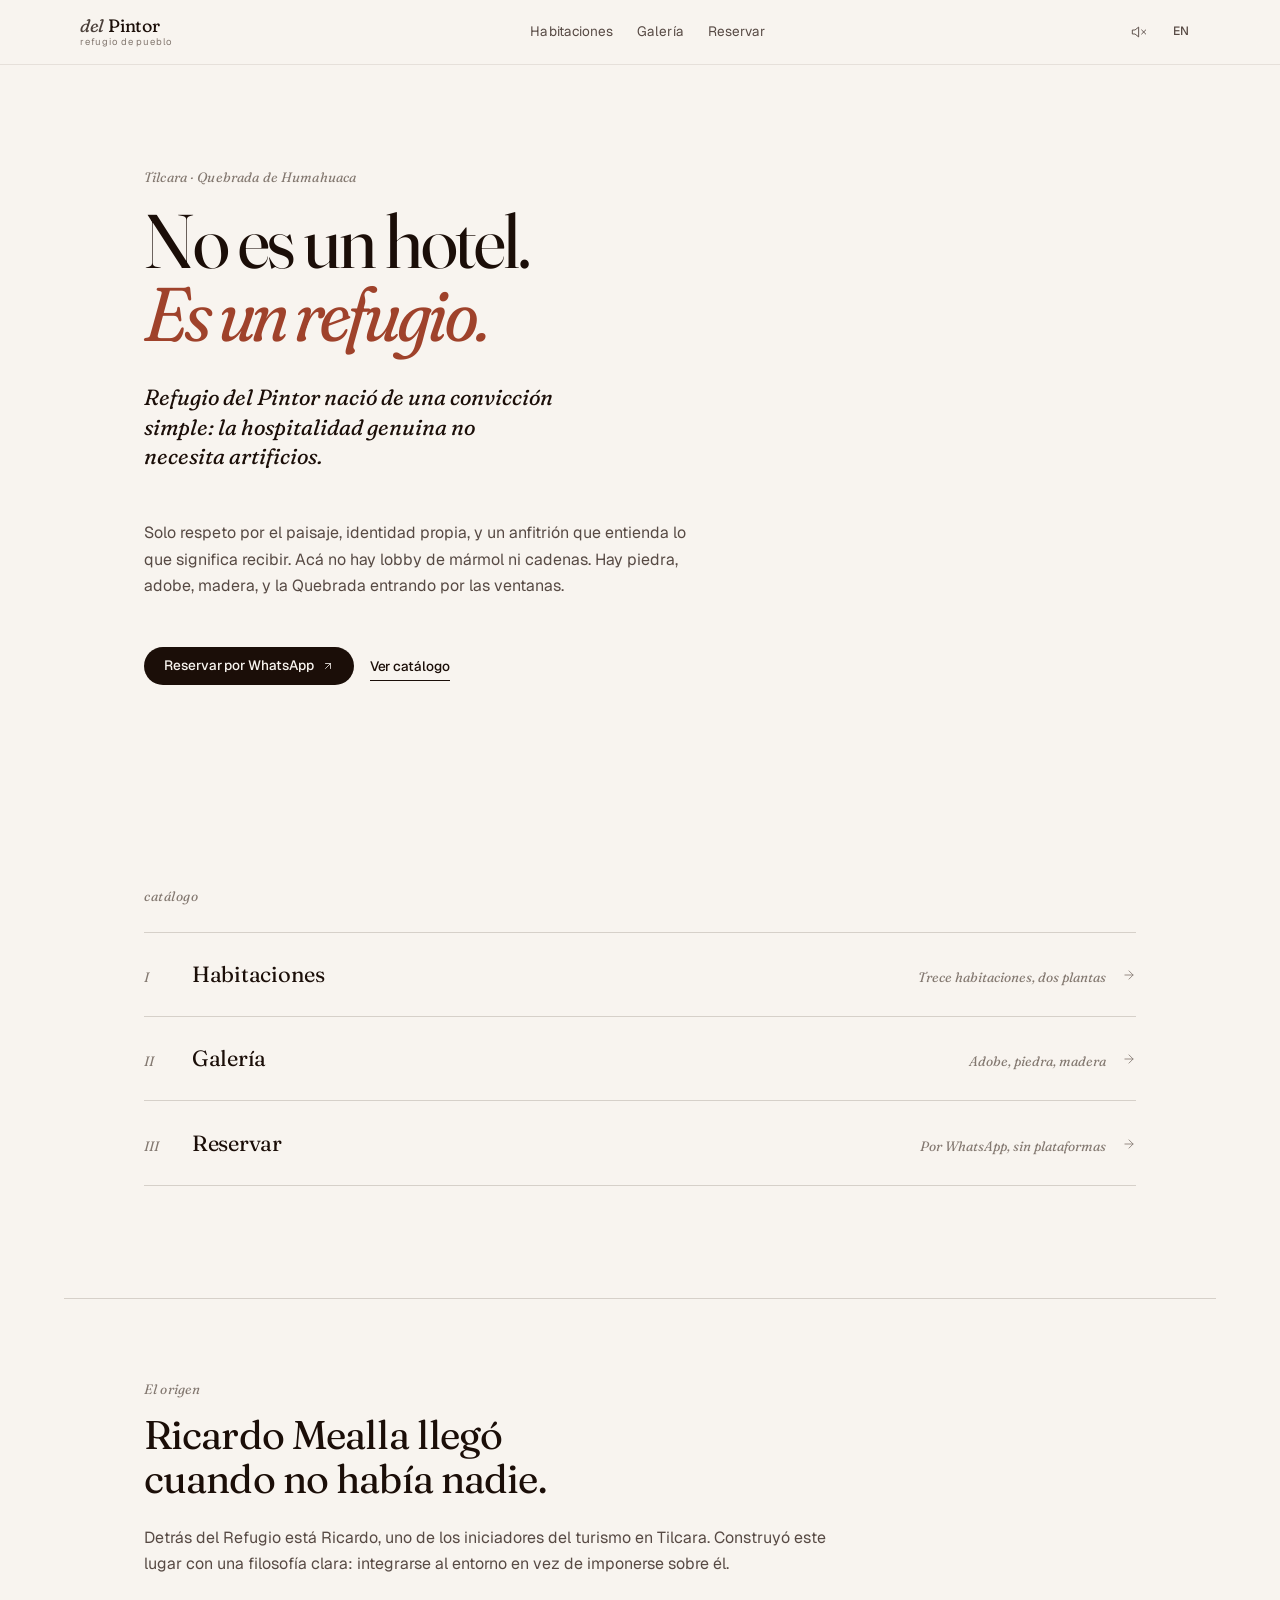
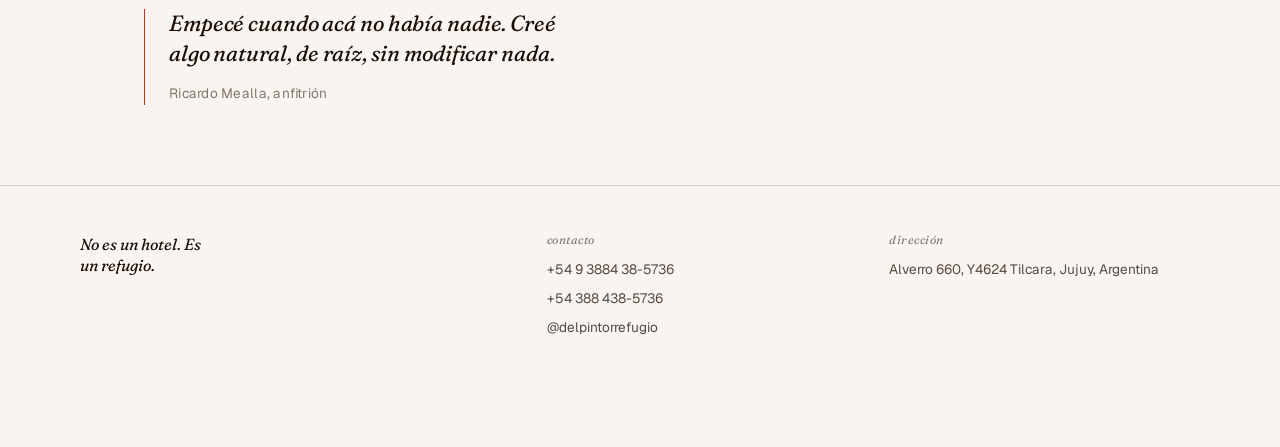
==== v3/index.html @ f2e0195c "Refugio del Pintor — 3 versiones de landing para cliente V1 Editorial (light), V2 Inmersiva (dark, s" ====
<!DOCTYPE html>
<html lang="es-AR" data-lang="es">
<head>
  <meta charset="UTF-8">
  <meta name="viewport" content="width=device-width, initial-scale=1.0, viewport-fit=cover">
  <meta name="theme-color" content="#F7F3EA">
  <title data-i18n="meta.title">Refugio del Pintor · Hospedaje en Tilcara, Quebrada de Humahuaca</title>
  <meta name="description" data-i18n-content="meta.description" content="No es un hotel. Es un refugio.">
  <link rel="preconnect" href="https://fonts.googleapis.com">
  <link rel="preconnect" href="https://fonts.gstatic.com" crossorigin>
  <link href="https://fonts.googleapis.com/css2?family=Fraunces:ital,opsz,wght,SOFT@0,9..144,200..900,0..100;1,9..144,200..900,0..100&family=Geist:wght@300..700&display=swap" rel="stylesheet">
  <link rel="stylesheet" href="styles.css">
</head>
<body data-page="home">

<a class="skip-link" href="#main">Saltar al contenido</a>

<header class="site-header">
  <div class="site-header__inner">
    <a class="brand" href="index.html" aria-label="Refugio del Pintor">
      <span class="brand__mark"><em>del</em> Pintor</span>
      <span class="brand__sub" data-i18n="header.brandSubline">Refugio de Pueblo</span>
    </a>
    <nav class="nav" aria-label="Principal">
      <a href="habitaciones.html" data-nav="rooms" data-i18n="nav.rooms">Habitaciones</a>
      <a href="galeria.html" data-nav="gallery" data-i18n="nav.gallery">Galería</a>
      <a href="reservar.html" data-nav="booking" data-i18n="nav.book">Reservar</a>
    </nav>
    <div class="header-actions">
      <button class="icon-button" id="sound-toggle" type="button" aria-pressed="false" data-i18n-aria-label="header.soundOnAria" aria-label="Activar sonido ambiente">
        <svg class="icon icon--sound-off" width="16" height="16" viewBox="0 0 24 24" fill="none" stroke="currentColor" stroke-width="1.4" stroke-linecap="round" stroke-linejoin="round" aria-hidden="true">
          <path d="M11 5 6 9H2v6h4l5 4z"/>
          <line x1="22" y1="9" x2="16" y2="15"/>
          <line x1="16" y1="9" x2="22" y2="15"/>
        </svg>
        <svg class="icon icon--sound-on" width="16" height="16" viewBox="0 0 24 24" fill="none" stroke="currentColor" stroke-width="1.4" stroke-linecap="round" stroke-linejoin="round" aria-hidden="true">
          <path d="M11 5 6 9H2v6h4l5 4z"/>
          <path d="M15.54 8.46a5 5 0 0 1 0 7.07"/>
          <path d="M19.07 4.93a10 10 0 0 1 0 14.14"/>
        </svg>
      </button>
      <button class="icon-button lang-toggle" id="lang-toggle" type="button" data-i18n-aria-label="header.langSwitchAria" aria-label="Cambiar idioma">
        <span data-i18n="header.langSwitch">EN</span>
      </button>
    </div>
  </div>
</header>

<main class="main" id="main">

  <section class="home-hero" aria-labelledby="hero-title">
    <p class="home-hero__eyebrow" data-i18n="hero.eyebrow">Tilcara · Quebrada de Humahuaca</p>
    <h1 class="home-hero__title" id="hero-title">
      <span data-i18n="hero.tagline">No es un hotel.</span>
      <em data-i18n="hero.taglineEm">Es un refugio.</em>
    </h1>
    <p class="home-hero__subtitle" data-i18n="essence.lead">Refugio del Pintor nació de una convicción simple: la hospitalidad genuina no necesita artificios.</p>
    <p class="home-hero__body" data-i18n="essence.body">Solo respeto por el paisaje, identidad propia, y un anfitrión que entienda lo que significa recibir.</p>
    <div class="home-hero__actions">
      <a class="cta" id="hero-cta" href="#">
        <span data-i18n="hero.ctaPrimary">Reservar por WhatsApp</span>
        <span class="cta__icon" aria-hidden="true">
          <svg width="12" height="12" viewBox="0 0 24 24" fill="none" stroke="currentColor" stroke-width="1.6" stroke-linecap="round" stroke-linejoin="round"><path d="M7 17 17 7"/><path d="M7 7h10v10"/></svg>
        </span>
      </a>
      <a class="cta cta--ghost" href="#catalog">
        <span><span class="when-es">Ver catálogo</span><span class="when-en">See catalog</span></span>
      </a>
    </div>
  </section>

  <section class="catalog" id="catalog" aria-labelledby="catalog-title">
    <p class="catalog__title" id="catalog-title">
      <span class="when-es">Catálogo</span><span class="when-en">Catalog</span>
    </p>
    <ol class="catalog__list">
      <li>
        <a class="catalog__item" href="habitaciones.html" data-reveal data-stagger="1">
          <span class="catalog__item-num">I</span>
          <span class="catalog__item-name" data-i18n="nav.rooms">Habitaciones</span>
          <span class="catalog__item-meta">
            <span class="when-es">Trece habitaciones, dos plantas</span>
            <span class="when-en">Thirteen rooms, two floors</span>
          </span>
          <span class="catalog__item-arrow" aria-hidden="true">
            <svg width="14" height="14" viewBox="0 0 24 24" fill="none" stroke="currentColor" stroke-width="1.4" stroke-linecap="round" stroke-linejoin="round"><path d="M5 12h14"/><path d="m12 5 7 7-7 7"/></svg>
          </span>
        </a>
      </li>
      <li>
        <a class="catalog__item" href="galeria.html" data-reveal data-stagger="2">
          <span class="catalog__item-num">II</span>
          <span class="catalog__item-name" data-i18n="nav.gallery">Galería</span>
          <span class="catalog__item-meta">
            <span class="when-es">Adobe, piedra, madera</span>
            <span class="when-en">Adobe, stone, timber</span>
          </span>
          <span class="catalog__item-arrow" aria-hidden="true">
            <svg width="14" height="14" viewBox="0 0 24 24" fill="none" stroke="currentColor" stroke-width="1.4" stroke-linecap="round" stroke-linejoin="round"><path d="M5 12h14"/><path d="m12 5 7 7-7 7"/></svg>
          </span>
        </a>
      </li>
      <li>
        <a class="catalog__item" href="reservar.html" data-reveal data-stagger="3">
          <span class="catalog__item-num">III</span>
          <span class="catalog__item-name" data-i18n="nav.book">Reservar</span>
          <span class="catalog__item-meta">
            <span class="when-es">Por WhatsApp, sin plataformas</span>
            <span class="when-en">Via WhatsApp, no platforms</span>
          </span>
          <span class="catalog__item-arrow" aria-hidden="true">
            <svg width="14" height="14" viewBox="0 0 24 24" fill="none" stroke="currentColor" stroke-width="1.4" stroke-linecap="round" stroke-linejoin="round"><path d="M5 12h14"/><path d="m12 5 7 7-7 7"/></svg>
          </span>
        </a>
      </li>
    </ol>
  </section>

  <section class="narrative" id="origen" aria-labelledby="origin-h">
    <p class="narrative__kicker" data-i18n="origin.kicker">El origen</p>
    <h2 class="narrative__heading" id="origin-h" data-i18n="origin.heading">Ricardo Mealla llegó cuando no había nadie.</h2>
    <p class="narrative__body" data-i18n="origin.body1">Detrás del Refugio está Ricardo, uno de los iniciadores del turismo en Tilcara.</p>
    <blockquote class="narrative__quote">
      <p data-i18n="origin.quote">Empecé cuando acá no había nadie. Creé algo natural, de raíz, sin modificar nada.</p>
      <cite data-i18n="origin.quoteAttrib">Ricardo Mealla, anfitrión</cite>
    </blockquote>
  </section>

</main>

<footer class="site-footer">
  <div class="site-footer__inner">
    <div>
      <p class="site-footer__tagline" data-i18n="footer.tagline">No es un hotel. Es un refugio.</p>
    </div>
    <div class="site-footer__col">
      <h4 data-i18n="footer.contactHeading">Contacto</h4>
      <a id="footer-whatsapp" href="#" data-i18n="footer.whatsappDisplay">+54 9 3884 38-5736</a>
      <a href="tel:+543884385736" data-i18n="footer.phoneDisplay">+54 388 438-5736</a>
      <a href="https://instagram.com/delpintorrefugio" target="_blank" rel="noopener noreferrer" data-i18n="footer.instagramHandle">@delpintorrefugio</a>
    </div>
    <div class="site-footer__col">
      <h4 data-i18n="footer.addressLabel">Dirección</h4>
      <p data-i18n="footer.address">Alverro 660, Y4624 Tilcara, Jujuy, Argentina</p>
    </div>
  </div>
  <div class="site-footer__bottom">
    <p data-i18n="footer.copyright">© Refugio del Pintor · Tilcara, Quebrada de Humahuaca</p>
    <p class="site-footer__credit" data-i18n="footer.creditLine">Hecho con respeto por el paisaje.</p>
  </div>
</footer>

<script src="i18n.js"></script>
<script src="script.js"></script>
</body>
</html>
---- v3/styles.css ----
/* Refugio del Pintor - V3 Minimal Galeria
   Papel casi blanco, tipografia pequena y refinada,
   fotos enmarcadas como obras, aire generoso. */

/* ===== Tokens ===== */
:root {
  /* Near-white paper, very subtle warm tint (low chroma per impeccable) */
  --paper:        oklch(0.97 0.008 75);
  --paper-soft:   oklch(0.945 0.010 72);
  --paper-deep:   oklch(0.91 0.014 70);

  /* Deep warm ink */
  --ink:          oklch(0.18 0.025 45);
  --ink-soft:     oklch(0.42 0.020 50);
  --ink-muted:    oklch(0.58 0.018 55);

  /* Restrained terracotta */
  --terracotta:   oklch(0.50 0.13 35);
  --terracotta-deep: oklch(0.40 0.12 32);

  --line:         oklch(0.86 0.012 70);
  --line-soft:    oklch(0.91 0.010 70);

  --bg:           var(--paper);
  --surface:      var(--paper-soft);
  --accent:       var(--terracotta);

  --font-display: 'Fraunces', Georgia, 'Times New Roman', serif;
  --font-body:    'Geist', -apple-system, BlinkMacSystemFont, system-ui, sans-serif;

  /* Smaller, refined scale */
  --fs-xs:      0.75rem;
  --fs-sm:      0.85rem;
  --fs-base:    0.9375rem;
  --fs-md:      1rem;
  --fs-lg:      1.125rem;
  --fs-xl:      1.375rem;
  --fs-2xl:     1.75rem;
  --fs-3xl:     2.25rem;
  --fs-4xl:     clamp(2rem, 4vw, 3rem);
  --fs-display: clamp(2.5rem, 6vw, 4.75rem);

  /* Generous spacing */
  --space-1:  0.25rem;
  --space-2:  0.5rem;
  --space-3:  0.75rem;
  --space-4:  1rem;
  --space-5:  1.5rem;
  --space-6:  2rem;
  --space-7:  3rem;
  --space-8:  5rem;
  --space-9:  7rem;
  --space-10: 10rem;

  --section-y: clamp(5rem, 10vw, 9rem);
  --page-x:    clamp(1.5rem, 7vw, 5rem);

  --content-max:    72rem;
  --content-narrow: 38rem;
  --measure:        62ch;

  /* Motion - slower, restrained */
  --ease-out-strong: cubic-bezier(0.23, 1, 0.32, 1);
  --ease-out-quart:  cubic-bezier(0.25, 1, 0.5, 1);

  --t-fast:   180ms;
  --t-base:   320ms;
  --t-slow:   500ms;
  --t-reveal: 1100ms;

  --radius-sm: 0.5rem;
  --radius:    0.75rem;
  --radius-pill: 9999px;
}

/* ===== Reset ===== */
*, *::before, *::after { box-sizing: border-box; }
html {
  -webkit-text-size-adjust: 100%;
  scroll-behavior: smooth;
}
@media (prefers-reduced-motion: reduce) {
  html { scroll-behavior: auto; }
}
body {
  margin: 0;
  min-height: 100dvh;
  background: var(--bg);
  color: var(--ink);
  font-family: var(--font-body);
  font-size: var(--fs-base);
  line-height: 1.6;
  font-feature-settings: "kern", "liga", "ss01";
  -webkit-font-smoothing: antialiased;
  -moz-osx-font-smoothing: grayscale;
  text-rendering: optimizeLegibility;
  display: flex;
  flex-direction: column;
}
img, svg, video { max-width: 100%; height: auto; display: block; }
img {
  font-style: italic;
  background-color: var(--paper-deep);
}
button {
  font: inherit;
  color: inherit;
  border: 0;
  padding: 0;
  background: transparent;
  cursor: pointer;
}
a { color: inherit; text-decoration: none; }
ul, ol { list-style: none; padding: 0; margin: 0; }
:focus-visible {
  outline: 2px solid var(--terracotta);
  outline-offset: 3px;
  border-radius: 3px;
}
::selection { background: var(--terracotta); color: var(--paper); }

.skip-link {
  position: fixed;
  top: -100px;
  left: 1rem;
  background: var(--ink);
  color: var(--paper);
  padding: 0.5rem 0.875rem;
  border-radius: var(--radius-sm);
  z-index: 200;
  transition: top var(--t-base) var(--ease-out-strong);
}
.skip-link:focus-visible { top: 1rem; }

/* ===== Typography ===== */
h1, h2, h3, h4 {
  font-family: var(--font-display);
  font-weight: 400;
  letter-spacing: -0.022em;
  line-height: 1.08;
  margin: 0;
  text-wrap: balance;
  color: var(--ink);
  font-variation-settings: "opsz" 30;
}
p { margin: 0; text-wrap: pretty; color: var(--ink-soft); }
em { font-style: italic; }
strong { font-weight: 600; }

.muted {
  color: var(--ink-muted);
  font-size: var(--fs-sm);
}

/* ===== Site header (sticky, minimal) ===== */
.site-header {
  position: sticky;
  top: 0;
  z-index: 100;
  padding: var(--space-4) var(--page-x);
  background: oklch(0.97 0.008 75 / 0.85);
  backdrop-filter: blur(14px) saturate(1.05);
  -webkit-backdrop-filter: blur(14px) saturate(1.05);
  border-bottom: 1px solid var(--line-soft);
}
.site-header__inner {
  display: grid;
  grid-template-columns: auto 1fr auto;
  align-items: center;
  gap: var(--space-5);
  max-width: var(--content-max);
  margin-inline: auto;
}
.brand {
  display: flex;
  flex-direction: column;
  line-height: 1;
  gap: 0.125rem;
}
.brand__mark {
  font-family: var(--font-display);
  font-size: 1.125rem;
  letter-spacing: -0.02em;
  font-variation-settings: "opsz" 20, "SOFT" 100;
  color: var(--ink);
}
.brand__mark em {
  font-style: italic;
  margin-right: 0.05em;
  opacity: 0.78;
}
.brand__sub {
  font-size: 0.6rem;
  letter-spacing: 0.08em;
  color: var(--ink-muted);
  text-transform: lowercase;
}

.nav {
  display: flex;
  justify-content: center;
  gap: var(--space-5);
  font-size: var(--fs-sm);
}
.nav a {
  position: relative;
  color: var(--ink-soft);
  padding: 0.25rem 0;
  letter-spacing: 0.005em;
  transition: color var(--t-fast) var(--ease-out-strong);
}
.nav a.is-active { color: var(--ink); }
.nav a.is-active::after {
  content: '';
  position: absolute;
  left: 0; right: 0; bottom: -2px;
  height: 1px;
  background: var(--terracotta);
}
@media (hover: hover) and (pointer: fine) {
  .nav a:hover { color: var(--ink); }
}
@media (max-width: 600px) {
  .nav { gap: var(--space-4); font-size: var(--fs-xs); }
}

.header-actions {
  display: flex;
  align-items: center;
  gap: var(--space-2);
}
.icon-button {
  width: 32px;
  height: 32px;
  display: inline-flex;
  align-items: center;
  justify-content: center;
  border-radius: var(--radius-pill);
  color: var(--ink-soft);
  transition: background-color var(--t-fast) var(--ease-out-strong),
              color var(--t-fast) var(--ease-out-strong),
              transform var(--t-fast) var(--ease-out-strong);
}
.icon-button:active { transform: scale(0.94); }
@media (hover: hover) and (pointer: fine) {
  .icon-button:hover { background-color: oklch(0.18 0.025 45 / 0.06); color: var(--ink); }
}
.lang-toggle {
  width: auto;
  padding-inline: 0.625rem;
  font-size: var(--fs-xs);
  letter-spacing: 0.06em;
  font-weight: 500;
}
.icon { color: currentColor; }
#sound-toggle .icon--sound-on { display: none; }
#sound-toggle[aria-pressed="true"] .icon--sound-off { display: none; }
#sound-toggle[aria-pressed="true"] .icon--sound-on { display: block; }
#sound-toggle[aria-pressed="true"] { color: var(--terracotta); }

/* ===== CTAs ===== */
.cta {
  display: inline-flex;
  align-items: center;
  gap: 0.5rem;
  padding: 0.75rem 1.25rem;
  border-radius: var(--radius-pill);
  background: var(--ink);
  color: var(--paper);
  font-family: var(--font-body);
  font-size: var(--fs-sm);
  font-weight: 500;
  letter-spacing: -0.005em;
  line-height: 1;
  white-space: nowrap;
  cursor: pointer;
  transition: transform var(--t-base) var(--ease-out-strong),
              background-color var(--t-base) var(--ease-out-strong);
}
.cta:active { transform: scale(0.97); }
@media (hover: hover) and (pointer: fine) {
  .cta:hover:not(.cta--ghost) { background: oklch(0.12 0.025 45); }
}
.cta__icon {
  display: inline-flex;
  transition: transform var(--t-base) var(--ease-out-strong);
}
@media (hover: hover) and (pointer: fine) {
  .cta:hover .cta__icon { transform: translate(1px, -1px); }
}
.cta--small { padding: 0.5rem 0.95rem; font-size: var(--fs-xs); }
.cta--lg {
  padding: 1rem 1.75rem;
  font-size: var(--fs-md);
}
.cta--ghost {
  background: transparent;
  color: var(--ink);
  padding: 0.5rem 0 0.4rem;
  border-radius: 0;
  border-bottom: 1px solid currentColor;
}
.cta--ghost > span:first-child {
  border-bottom: 0;
  padding-bottom: 0;
}
.cta--ghost:hover { color: var(--terracotta); }

/* ===== Main wrap ===== */
.main {
  flex: 1;
}

/* ===== Page primitives ===== */
.page {
  padding-block: clamp(2.5rem, 6vw, 5rem) var(--section-y);
  padding-inline: var(--page-x);
}
.page__inner {
  max-width: var(--content-max);
  margin-inline: auto;
}
.page__inner--narrow {
  max-width: var(--content-narrow);
}
.page-kicker {
  font-family: var(--font-display);
  font-style: italic;
  font-size: var(--fs-sm);
  color: var(--ink-muted);
  margin-bottom: var(--space-3);
  font-variation-settings: "opsz" 14;
  letter-spacing: 0.01em;
}
.page-title {
  font-size: var(--fs-4xl);
  letter-spacing: -0.028em;
  line-height: 1;
  font-variation-settings: "opsz" 64;
  margin-bottom: var(--space-5);
  max-width: 18ch;
}
.page-lead {
  font-family: var(--font-display);
  font-style: italic;
  font-size: var(--fs-lg);
  color: var(--ink);
  max-width: 40ch;
  line-height: 1.4;
  margin-bottom: var(--space-8);
  font-variation-settings: "opsz" 24, "SOFT" 60;
}
.page-body {
  font-size: var(--fs-md);
  line-height: 1.65;
  color: var(--ink-soft);
  max-width: var(--measure);
  margin-bottom: var(--space-4);
}
.page-body:last-child { margin-bottom: 0; }

/* ===== Home hero ===== */
.home-hero {
  padding-block: clamp(3.5rem, 8vw, 7rem) clamp(3rem, 7vw, 6rem);
  padding-inline: var(--page-x);
  max-width: var(--content-max);
  margin-inline: auto;
}
.home-hero__eyebrow {
  font-family: var(--font-display);
  font-style: italic;
  font-size: var(--fs-sm);
  color: var(--ink-muted);
  margin-bottom: var(--space-4);
  letter-spacing: 0.01em;
  font-variation-settings: "opsz" 14;
}
.home-hero__title {
  font-size: var(--fs-display);
  letter-spacing: -0.032em;
  line-height: 0.96;
  font-variation-settings: "opsz" 144;
  margin-bottom: var(--space-6);
  max-width: 14ch;
  font-weight: 400;
}
.home-hero__title em {
  font-style: italic;
  color: var(--terracotta);
  font-variation-settings: "opsz" 144, "SOFT" 70;
}
.home-hero__subtitle {
  font-family: var(--font-display);
  font-style: italic;
  font-size: var(--fs-xl);
  color: var(--ink);
  max-width: 32ch;
  line-height: 1.35;
  margin-bottom: var(--space-7);
  font-variation-settings: "opsz" 28, "SOFT" 60;
}
.home-hero__body {
  font-size: var(--fs-md);
  color: var(--ink-soft);
  max-width: 52ch;
  line-height: 1.65;
  margin-bottom: var(--space-7);
}
.home-hero__actions {
  display: flex;
  flex-wrap: wrap;
  gap: var(--space-4);
  align-items: center;
}

/* ===== Page catalog menu (home) ===== */
.catalog {
  padding-block: var(--space-9);
  padding-inline: var(--page-x);
  max-width: var(--content-max);
  margin-inline: auto;
}
.catalog__title {
  font-family: var(--font-display);
  font-style: italic;
  font-size: var(--fs-sm);
  color: var(--ink-muted);
  margin-bottom: var(--space-5);
  letter-spacing: 0.04em;
  text-transform: lowercase;
  font-variation-settings: "opsz" 14;
}
.catalog__list {
  border-top: 1px solid var(--line);
}
.catalog__item {
  display: grid;
  grid-template-columns: auto 1fr auto;
  align-items: baseline;
  gap: var(--space-4);
  padding: var(--space-5) 0;
  border-bottom: 1px solid var(--line);
  transition: transform 440ms var(--ease-out-strong),
              color 440ms var(--ease-out-strong);
  will-change: transform;
}
@media (hover: hover) and (pointer: fine) {
  .catalog__item:hover { transform: translateX(var(--space-3)); }
  .catalog__item:hover .catalog__item-arrow { transform: translateX(4px); color: var(--terracotta); }
  .catalog__item:hover .catalog__item-name { color: var(--terracotta); }
}
.catalog__item-num {
  font-family: var(--font-display);
  font-style: italic;
  font-size: var(--fs-sm);
  color: var(--ink-muted);
  font-variation-settings: "opsz" 14;
  min-width: 2rem;
}
.catalog__item-name {
  font-family: var(--font-display);
  font-size: var(--fs-xl);
  color: var(--ink);
  font-variation-settings: "opsz" 24;
  letter-spacing: -0.012em;
  transition: color var(--t-base) var(--ease-out-strong);
}
.catalog__item-meta {
  font-family: var(--font-display);
  font-style: italic;
  font-size: var(--fs-sm);
  color: var(--ink-muted);
  text-align: right;
  font-variation-settings: "opsz" 14;
}
.catalog__item-arrow {
  display: none;
}
@media (min-width: 640px) {
  .catalog__item { grid-template-columns: auto 1fr auto auto; }
  .catalog__item-arrow {
    display: inline-flex;
    color: var(--ink-muted);
    transition: transform var(--t-base) var(--ease-out-strong),
                color var(--t-base) var(--ease-out-strong);
  }
}

/* ===== Inline narrative blocks (home essence + Ricardo) ===== */
.narrative {
  padding-block: var(--space-8);
  padding-inline: var(--page-x);
  max-width: var(--content-max);
  margin-inline: auto;
  border-top: 1px solid var(--line);
}
.narrative__kicker {
  font-family: var(--font-display);
  font-style: italic;
  font-size: var(--fs-sm);
  color: var(--ink-muted);
  margin-bottom: var(--space-3);
  letter-spacing: 0.01em;
  font-variation-settings: "opsz" 14;
}
.narrative__heading {
  font-size: clamp(1.75rem, 3.5vw, 2.5rem);
  letter-spacing: -0.022em;
  line-height: 1.1;
  margin-bottom: var(--space-5);
  max-width: 22ch;
  font-variation-settings: "opsz" 36;
}
.narrative__body {
  font-size: var(--fs-md);
  line-height: 1.65;
  color: var(--ink-soft);
  max-width: var(--measure);
  margin-bottom: var(--space-4);
}
.narrative__quote {
  margin: var(--space-6) 0 0;
  padding: 0 0 0 var(--space-5);
  border-left: 1px solid var(--terracotta);
  max-width: 44ch;
}
.narrative__quote p {
  font-family: var(--font-display);
  font-style: italic;
  font-size: var(--fs-xl);
  line-height: 1.35;
  color: var(--ink);
  letter-spacing: -0.005em;
  font-variation-settings: "opsz" 28, "SOFT" 60;
  margin-bottom: var(--space-3);
}
.narrative__quote cite {
  font-style: normal;
  font-size: var(--fs-sm);
  color: var(--ink-muted);
  letter-spacing: 0.02em;
}

/* ===== Rooms (habitaciones) ===== */
.rooms {
  display: grid;
  grid-template-columns: 1fr;
  gap: var(--space-9);
  margin-top: var(--space-4);
}
.room {
  display: grid;
  grid-template-columns: 1fr;
  gap: var(--space-5);
  align-items: start;
}
.room__figure {
  margin: 0;
  background: var(--paper-soft);
  padding: 0.625rem;
  border: 1px solid var(--line-soft);
  border-radius: var(--radius);
}
.room__figure img {
  width: 100%;
  aspect-ratio: 4/3;
  object-fit: cover;
  border-radius: calc(var(--radius) - 0.375rem);
}
.room__copy { padding-top: var(--space-2); }
.room__count {
  font-family: var(--font-display);
  font-style: italic;
  color: var(--terracotta);
  font-size: var(--fs-sm);
  margin-bottom: var(--space-2);
  font-variation-settings: "opsz" 14;
}
.room__name {
  font-family: var(--font-display);
  font-size: var(--fs-2xl);
  color: var(--ink);
  margin-bottom: var(--space-2);
  letter-spacing: -0.022em;
  font-variation-settings: "opsz" 28;
}
.room__capacity {
  font-family: var(--font-display);
  font-style: italic;
  color: var(--ink-muted);
  margin-bottom: var(--space-4);
  font-size: var(--fs-sm);
}
.room__body {
  font-size: var(--fs-md);
  color: var(--ink-soft);
  line-height: 1.6;
  max-width: 50ch;
}
@media (min-width: 760px) {
  .room {
    grid-template-columns: 5fr 4fr;
    align-items: center;
    gap: var(--space-7);
  }
  .room--alt .room__figure { order: 2; }
  .room--alt .room__copy { order: 1; }
  .room--triple .room__figure img { aspect-ratio: 3/4; }
}

.floors {
  margin-top: var(--space-9);
  padding-top: var(--space-7);
  border-top: 1px solid var(--line);
}
.floors__heading {
  font-family: var(--font-display);
  font-style: italic;
  font-size: var(--fs-lg);
  margin-bottom: var(--space-5);
  color: var(--ink);
  font-variation-settings: "opsz" 24;
}
.floors__grid {
  display: grid;
  grid-template-columns: 1fr;
  gap: var(--space-6);
}
@media (min-width: 720px) {
  .floors__grid { grid-template-columns: 1fr 1fr; gap: var(--space-7); }
}
.floors__label {
  font-family: var(--font-display);
  font-size: var(--fs-lg);
  margin-bottom: var(--space-2);
  color: var(--ink);
  letter-spacing: -0.01em;
  font-variation-settings: "opsz" 20;
}
.floors__body {
  font-size: var(--fs-md);
  color: var(--ink-soft);
  line-height: 1.55;
  max-width: 30ch;
}

/* ===== Services + Breakfast ===== */
.services {
  margin-top: var(--space-9);
  padding-top: var(--space-7);
  border-top: 1px solid var(--line);
}
.services__heading {
  font-family: var(--font-display);
  font-style: italic;
  font-size: var(--fs-lg);
  margin-bottom: var(--space-5);
  color: var(--ink);
  font-variation-settings: "opsz" 24;
}
.services__list {
  display: grid;
  grid-template-columns: 1fr;
}
.services__item {
  display: grid;
  grid-template-columns: 24px 1fr;
  gap: var(--space-3);
  padding-block: var(--space-3);
  border-top: 1px solid var(--line);
  align-items: start;
}
.services__item:last-child { border-bottom: 1px solid var(--line); }
.services__icon {
  color: var(--terracotta);
  display: inline-flex;
  align-items: center;
  justify-content: flex-start;
  margin-top: 0.0625rem;
}
.services__icon svg { width: 18px; height: 18px; display: block; }
.services__text {
  display: flex;
  justify-content: space-between;
  align-items: baseline;
  gap: var(--space-4);
}
.services__item h4 {
  font-family: var(--font-display);
  font-size: var(--fs-md);
  font-weight: 400;
  color: var(--ink);
  font-variation-settings: "opsz" 18;
  letter-spacing: -0.005em;
  flex-shrink: 0;
}
.services__item p {
  font-size: var(--fs-sm);
  color: var(--ink-muted);
  text-align: right;
  line-height: 1.5;
  white-space: nowrap;
}
@media (max-width: 640px) {
  .services__text { flex-direction: column; align-items: flex-start; gap: 0.25rem; }
  .services__item p { text-align: left; max-width: none; }
}
.services__item--highlight {
  border-top: 2px solid var(--terracotta);
  padding-top: calc(var(--space-3) - 1px);
}

/* ===== Gallery (galeria page - framed photos as art prints) ===== */
.gallery {
  display: grid;
  grid-template-columns: 1fr;
  gap: var(--space-8);
}
.gallery-figure { margin: 0; break-inside: avoid; }
.gallery-figure__frame {
  background: var(--paper-soft);
  padding: 0.625rem;
  border: 1px solid var(--line-soft);
  border-radius: var(--radius);
  margin-bottom: var(--space-3);
  transition: transform var(--t-base) var(--ease-out-strong);
}
.gallery-figure__frame img {
  width: 100%;
  display: block;
  border-radius: calc(var(--radius) - 0.375rem);
}
@media (hover: hover) and (pointer: fine) {
  .gallery-figure:hover .gallery-figure__frame { transform: translateY(-3px); }
}
.gallery-figure__caption {
  display: flex;
  justify-content: space-between;
  align-items: baseline;
  gap: var(--space-3);
  font-size: var(--fs-xs);
  color: var(--ink-muted);
  padding-inline: 0.25rem;
}
.gallery-figure__caption-title {
  font-family: var(--font-display);
  font-style: italic;
  color: var(--ink-soft);
  font-variation-settings: "opsz" 14;
  letter-spacing: 0.005em;
}
.gallery-figure__caption-tag {
  font-family: var(--font-display);
  font-style: italic;
  color: var(--ink-muted);
  font-variation-settings: "opsz" 14;
}
@media (min-width: 720px) {
  .gallery {
    grid-template-columns: 1fr 1fr;
    gap: var(--space-7) var(--space-6);
  }
  .gallery-figure--wide { grid-column: span 2; }
}
@media (min-width: 1080px) {
  .gallery {
    grid-template-columns: repeat(3, 1fr);
  }
  .gallery-figure--wide { grid-column: span 2; }
}

/* ===== Tilcara + Nearby (reservar) ===== */
.tilcara {
  margin-bottom: var(--space-9);
}
.tilcara__columns {
  display: grid;
  grid-template-columns: 1fr;
  gap: var(--space-5);
  margin-bottom: var(--space-7);
  max-width: 60rem;
}
@media (min-width: 720px) {
  .tilcara__columns { grid-template-columns: 1fr 1fr; gap: var(--space-6); }
}
.nearby {
  padding-top: var(--space-5);
  border-top: 1px solid var(--line);
  max-width: 36rem;
}
.nearby__heading {
  font-family: var(--font-display);
  font-style: italic;
  font-size: var(--fs-md);
  color: var(--ink);
  margin-bottom: var(--space-4);
  font-variation-settings: "opsz" 18;
}
.nearby__list {
  display: flex;
  flex-direction: column;
}
.nearby__item {
  display: flex;
  justify-content: space-between;
  align-items: baseline;
  padding-block: var(--space-2);
  border-bottom: 1px dotted var(--line);
  font-size: var(--fs-sm);
  gap: var(--space-3);
}
.nearby__item:last-child { border-bottom: 0; }
.nearby__item-name { color: var(--ink); }
.nearby__item-distance {
  color: var(--terracotta);
  font-family: var(--font-display);
  font-style: italic;
  font-size: var(--fs-xs);
  font-variation-settings: "opsz" 14;
}

/* ===== Reviews ===== */
.reviews-section {
  margin-block: var(--space-9);
  padding-top: var(--space-7);
  border-top: 1px solid var(--line);
}
.reviews-section__heading {
  font-family: var(--font-display);
  font-style: italic;
  font-size: var(--fs-lg);
  color: var(--ink);
  margin-bottom: var(--space-5);
  font-variation-settings: "opsz" 24;
}
.reviews {
  display: grid;
  grid-template-columns: 1fr;
  gap: var(--space-5);
}
@media (min-width: 760px) {
  .reviews { grid-template-columns: repeat(3, 1fr); align-items: stretch; }
}
.review {
  display: flex;
  flex-direction: column;
  gap: var(--space-3);
  padding: var(--space-4);
  background: var(--paper-soft);
  border-radius: var(--radius);
}
.review__quote {
  font-family: var(--font-display);
  font-style: italic;
  font-size: var(--fs-md);
  line-height: 1.5;
  color: var(--ink);
  font-variation-settings: "opsz" 18, "SOFT" 60;
}
.review__quote::before {
  content: '\201C';
  color: var(--terracotta);
  font-size: var(--fs-2xl);
  line-height: 0;
  margin-right: 0.08em;
  transform: translateY(0.2em);
  display: inline-block;
}
.review__meta {
  margin-top: auto;
  padding-top: var(--space-3);
  border-top: 1px solid var(--line);
  font-size: var(--fs-xs);
  display: flex;
  flex-direction: column;
  gap: 0.125rem;
}
.review__author { color: var(--ink); }
.review__context { color: var(--ink-muted); }
.review__rating {
  color: var(--terracotta);
  font-family: var(--font-display);
  font-style: italic;
  margin-top: 0.25rem;
}

/* ===== Location ===== */
.location {
  margin-block: var(--space-9);
  padding-top: var(--space-7);
  border-top: 1px solid var(--line);
  display: grid;
  grid-template-columns: 1fr;
  gap: var(--space-6);
  align-items: start;
}
@media (min-width: 760px) {
  .location { grid-template-columns: 5fr 6fr; gap: var(--space-7); }
}
.location__copy h3 {
  font-family: var(--font-display);
  font-style: italic;
  font-size: var(--fs-lg);
  margin-bottom: var(--space-4);
  color: var(--ink);
  font-variation-settings: "opsz" 24;
}
.location__address {
  font-family: var(--font-display);
  font-size: var(--fs-xl);
  color: var(--ink);
  margin-bottom: var(--space-3);
  letter-spacing: -0.012em;
  font-variation-settings: "opsz" 24;
}
.location__body {
  font-size: var(--fs-md);
  color: var(--ink-soft);
  line-height: 1.6;
  margin-bottom: var(--space-5);
  max-width: 38ch;
}
.location__map {
  border-radius: var(--radius);
  overflow: hidden;
  background: var(--paper-soft);
  border: 1px solid var(--line-soft);
  height: clamp(260px, 38vw, 360px);
}
.location__map .leaflet-container {
  width: 100%; height: 100%;
  background: var(--paper-soft);
  font-family: var(--font-body);
  font-size: var(--fs-sm);
}
.location__map .leaflet-tile-pane { filter: saturate(0.55) contrast(0.96); }
.location__map .leaflet-control-attribution { display: none !important; }
.location__map .leaflet-bar { border: 1px solid var(--line); box-shadow: none; }
.location__map .leaflet-bar a {
  background: var(--paper);
  color: var(--ink);
  border-bottom: 1px solid var(--line);
}
.location__map .leaflet-bar a:hover { background: var(--paper-soft); }
.location__map .leaflet-bar a:last-child { border-bottom: 0; }
.location__map .leaflet-popup-content-wrapper {
  background: var(--paper);
  color: var(--ink);
  border-radius: var(--radius-sm);
}
.location__map .leaflet-popup-tip { background: var(--paper); }
.location__map .leaflet-popup-content { margin: 0.625rem 0.875rem; font-size: var(--fs-sm); }

/* ===== Booking CTA box ===== */
.booking-cta {
  margin-top: var(--space-9);
  padding: var(--space-8) var(--space-6);
  background: var(--paper-soft);
  border: 1px solid var(--line-soft);
  border-radius: var(--radius);
  text-align: center;
}
.booking-cta h2 {
  font-family: var(--font-display);
  font-size: clamp(1.75rem, 3.5vw, 2.5rem);
  margin-bottom: var(--space-4);
  max-width: 24ch;
  margin-inline: auto;
  letter-spacing: -0.022em;
  font-variation-settings: "opsz" 36;
}
.booking-cta p {
  font-family: var(--font-display);
  font-style: italic;
  font-size: var(--fs-md);
  color: var(--ink-soft);
  margin-bottom: var(--space-6);
  max-width: 44ch;
  margin-inline: auto;
  line-height: 1.5;
  font-variation-settings: "opsz" 18, "SOFT" 60;
}
.booking-cta__note {
  margin-top: var(--space-4);
  font-family: var(--font-display);
  font-style: italic;
  font-size: var(--fs-sm);
  color: var(--ink-muted);
  font-variation-settings: "opsz" 14;
}

/* ===== Footer (shared) ===== */
.site-footer {
  margin-top: auto;
  padding: var(--space-7) var(--page-x) var(--space-6);
  border-top: 1px solid var(--line);
  background: var(--paper);
}
.site-footer__inner {
  max-width: var(--content-max);
  margin-inline: auto;
  display: grid;
  grid-template-columns: 1fr;
  gap: var(--space-5);
}
@media (min-width: 720px) {
  .site-footer__inner {
    grid-template-columns: 1.4fr 1fr 1fr;
    gap: var(--space-6);
    align-items: start;
  }
}

/* V3-only inline bilingual swap for small labels not in i18n.js */
[data-lang="es"] .when-en { display: none !important; }
[data-lang="en"] .when-es { display: none !important; }
.site-footer__tagline {
  font-family: var(--font-display);
  font-style: italic;
  font-size: var(--fs-md);
  color: var(--ink);
  max-width: 18ch;
  line-height: 1.35;
  font-variation-settings: "opsz" 18, "SOFT" 60;
}
.site-footer__col h4 {
  font-family: var(--font-display);
  font-style: italic;
  font-size: var(--fs-xs);
  font-weight: 400;
  margin-bottom: var(--space-3);
  color: var(--ink-muted);
  letter-spacing: 0.04em;
  text-transform: lowercase;
  font-variation-settings: "opsz" 14;
}
.site-footer__col a,
.site-footer__col p {
  display: block;
  font-size: var(--fs-sm);
  color: var(--ink-soft);
  margin-bottom: var(--space-2);
  line-height: 1.5;
}
.site-footer__col a {
  border-bottom: 1px solid transparent;
  transition: color var(--t-fast) var(--ease-out-strong),
              border-color var(--t-fast) var(--ease-out-strong);
  width: fit-content;
}
@media (hover: hover) and (pointer: fine) {
  .site-footer__col a:hover {
    color: var(--terracotta);
    border-bottom-color: var(--terracotta);
  }
}
.site-footer__bottom {
  margin-top: var(--space-6);
  padding-top: var(--space-4);
  border-top: 1px solid var(--line-soft);
  font-size: var(--fs-xs);
  color: var(--ink-muted);
  display: flex;
  justify-content: space-between;
  flex-wrap: wrap;
  gap: var(--space-3);
}
.site-footer__credit {
  font-family: var(--font-display);
  font-style: italic;
  font-variation-settings: "opsz" 14;
}

/* ===== Scroll reveals (subtle for V3 minimal) ===== */
[data-reveal] {
  opacity: 0;
  transform: translateY(14px);
  transition: opacity var(--t-reveal) var(--ease-out-strong),
              transform var(--t-reveal) var(--ease-out-strong);
}
[data-reveal].is-revealed {
  opacity: 1;
  transform: translateY(0);
}
[data-reveal][data-stagger="1"] { transition-delay: 50ms; }
[data-reveal][data-stagger="2"] { transition-delay: 100ms; }
[data-reveal][data-stagger="3"] { transition-delay: 150ms; }
[data-reveal][data-stagger="4"] { transition-delay: 200ms; }

/* ===== Room cards (3-col grid) - V3 minimal paper ===== */
.rooms-grid {
  display: grid;
  grid-template-columns: 1fr;
  gap: var(--space-5);
  margin-top: var(--space-4);
}
@media (min-width: 760px) {
  .rooms-grid { grid-template-columns: repeat(3, 1fr); gap: var(--space-5); }
}
.room-card {
  display: flex;
  flex-direction: column;
  text-align: left;
  background: var(--paper-soft);
  border: 1px solid var(--line-soft);
  border-radius: var(--radius);
  overflow: hidden;
  cursor: pointer;
  font-family: inherit;
  color: var(--ink);
  padding: 0;
  width: 100%;
  transition: transform var(--t-base) var(--ease-out-strong),
              border-color var(--t-base) var(--ease-out-strong);
}
.room-card:active { transform: scale(0.985); }
@media (hover: hover) and (pointer: fine) {
  .room-card:hover {
    border-color: var(--terracotta);
    transform: translateY(-2px);
  }
  .room-card:hover .room-card__cta { color: var(--terracotta); }
  .room-card:hover .room-card__figure img { transform: scale(1.04); }
}
.room-card__figure { margin: 0; overflow: hidden; aspect-ratio: 4/3; }
.room-card__figure img {
  width: 100%; height: 100%;
  object-fit: cover;
  transition: transform 700ms var(--ease-out-strong);
}
.room-card__body {
  padding: var(--space-5);
  display: flex;
  flex-direction: column;
  gap: var(--space-2);
  flex: 1;
}
.room-card__count {
  font-family: var(--font-display);
  font-style: italic;
  font-size: var(--fs-sm);
  color: var(--terracotta);
  margin: 0;
  font-variation-settings: "opsz" 14;
}
.room-card__name {
  font-family: var(--font-display);
  font-size: var(--fs-2xl);
  letter-spacing: -0.022em;
  font-variation-settings: "opsz" 28;
  margin: 0;
  color: var(--ink);
}
.room-card__capacity {
  font-family: var(--font-display);
  font-style: italic;
  color: var(--ink-muted);
  font-size: var(--fs-sm);
  margin: 0;
}
.room-card__body-text {
  color: var(--ink-soft);
  font-size: var(--fs-sm);
  line-height: 1.55;
  margin: var(--space-2) 0 0;
}
.room-card__cta {
  margin-top: auto;
  padding-top: var(--space-4);
  display: inline-flex;
  align-items: center;
  gap: 0.4rem;
  font-size: var(--fs-sm);
  color: var(--ink);
  font-weight: 500;
  transition: color var(--t-base) var(--ease-out-strong);
}

/* ===== Room modal - V3 paper ===== */
body.modal-open { overflow: hidden; }
.room-modal {
  position: fixed;
  inset: 0;
  z-index: 300;
  display: grid;
  place-items: center;
  padding: var(--space-4);
}
.room-modal[hidden] { display: none; }
.room-modal__backdrop {
  position: absolute;
  inset: 0;
  background: oklch(0.20 0.025 50 / 0.45);
  backdrop-filter: blur(8px);
  -webkit-backdrop-filter: blur(8px);
  animation: rm-fade-in 320ms var(--ease-out-strong);
}
.room-modal__panel {
  position: relative;
  width: min(960px, 100%);
  max-height: 92dvh;
  overflow-y: auto;
  background: var(--paper);
  border: 1px solid var(--line);
  border-radius: var(--radius);
  display: grid;
  grid-template-columns: 1fr;
  animation: rm-slide-up 380ms var(--ease-out-strong);
  box-shadow: 0 24px 50px oklch(0.18 0.025 45 / 0.18);
}
@media (min-width: 820px) {
  .room-modal__panel { grid-template-columns: 5fr 6fr; max-height: 88dvh; }
}
.room-modal__close {
  position: absolute;
  top: var(--space-3);
  right: var(--space-3);
  width: 36px;
  height: 36px;
  display: inline-flex;
  align-items: center;
  justify-content: center;
  border-radius: var(--radius-pill);
  background: oklch(0.97 0.008 75 / 0.92);
  backdrop-filter: blur(6px);
  z-index: 2;
  color: var(--ink);
  border: 1px solid var(--line);
  transition: background-color var(--t-fast) var(--ease-out-strong),
              transform var(--t-fast) var(--ease-out-strong);
}
.room-modal__close:hover { background: var(--paper); }
.room-modal__close:active { transform: scale(0.94); }
.room-modal__media {
  margin: 0;
  background: var(--paper-soft);
  aspect-ratio: 4/3;
  overflow: hidden;
}
.room-modal__media img {
  width: 100%; height: 100%;
  object-fit: cover;
  display: block;
}
@media (min-width: 820px) {
  .room-modal__media { aspect-ratio: auto; height: 100%; }
}
.room-modal__content {
  padding: var(--space-6);
  display: flex;
  flex-direction: column;
  gap: var(--space-2);
}
.room-modal__count {
  font-family: var(--font-display);
  font-style: italic;
  color: var(--terracotta);
  font-size: var(--fs-sm);
  margin: 0;
}
.room-modal__name {
  font-family: var(--font-display);
  font-size: var(--fs-3xl);
  letter-spacing: -0.025em;
  font-variation-settings: "opsz" 48;
  margin: 0;
  color: var(--ink);
}
.room-modal__capacity {
  font-family: var(--font-display);
  font-style: italic;
  color: var(--ink-muted);
  margin: 0;
  font-size: var(--fs-sm);
}
.room-modal__body {
  color: var(--ink-soft);
  line-height: 1.6;
  margin: var(--space-3) 0 0;
  font-size: var(--fs-base);
}
.room-modal__specs {
  display: grid;
  grid-template-columns: 1fr 1fr;
  gap: var(--space-4);
  margin: var(--space-4) 0 0;
  padding-top: var(--space-4);
  border-top: 1px solid var(--line);
}
.room-modal__spec { margin: 0; }
.room-modal__spec dt {
  font-family: var(--font-display);
  font-style: italic;
  font-size: var(--fs-xs);
  color: var(--ink-muted);
  margin-bottom: 0.25rem;
}
.room-modal__spec dd {
  margin: 0;
  font-size: var(--fs-sm);
  line-height: 1.5;
  color: var(--ink);
}
.room-modal__amenities {
  margin-top: var(--space-3);
  padding-top: var(--space-4);
  border-top: 1px solid var(--line);
}
.room-modal__amenities h3 {
  font-family: var(--font-display);
  font-style: italic;
  font-size: var(--fs-xs);
  color: var(--ink-muted);
  margin: 0 0 var(--space-3);
}
.room-modal__amenities ul {
  display: flex;
  flex-wrap: wrap;
  gap: 0.5rem;
}
.room-modal__amenities li {
  font-size: var(--fs-xs);
  padding: 0.375rem 0.75rem;
  border: 1px solid var(--line);
  border-radius: var(--radius-pill);
  color: var(--ink);
  background: var(--paper);
}
.room-modal__cta {
  margin-top: var(--space-5);
  align-self: flex-start;
}
.room-modal__note {
  font-family: var(--font-display);
  font-style: italic;
  font-size: var(--fs-xs);
  color: var(--ink-muted);
  margin: var(--space-3) 0 0;
}

@keyframes rm-fade-in {
  from { opacity: 0; }
  to { opacity: 1; }
}
@keyframes rm-slide-up {
  from { opacity: 0; transform: translateY(20px) scale(0.98); }
  to { opacity: 1; transform: translateY(0) scale(1); }
}

/* ===== Reduced motion ===== */
@media (prefers-reduced-motion: reduce) {
  *,
  *::before,
  *::after {
    animation-duration: 0.01ms !important;
    animation-iteration-count: 1 !important;
    transition-duration: 0.01ms !important;
    scroll-behavior: auto !important;
  }
  [data-reveal] {
    opacity: 1 !important;
    transform: none !important;
  }
}
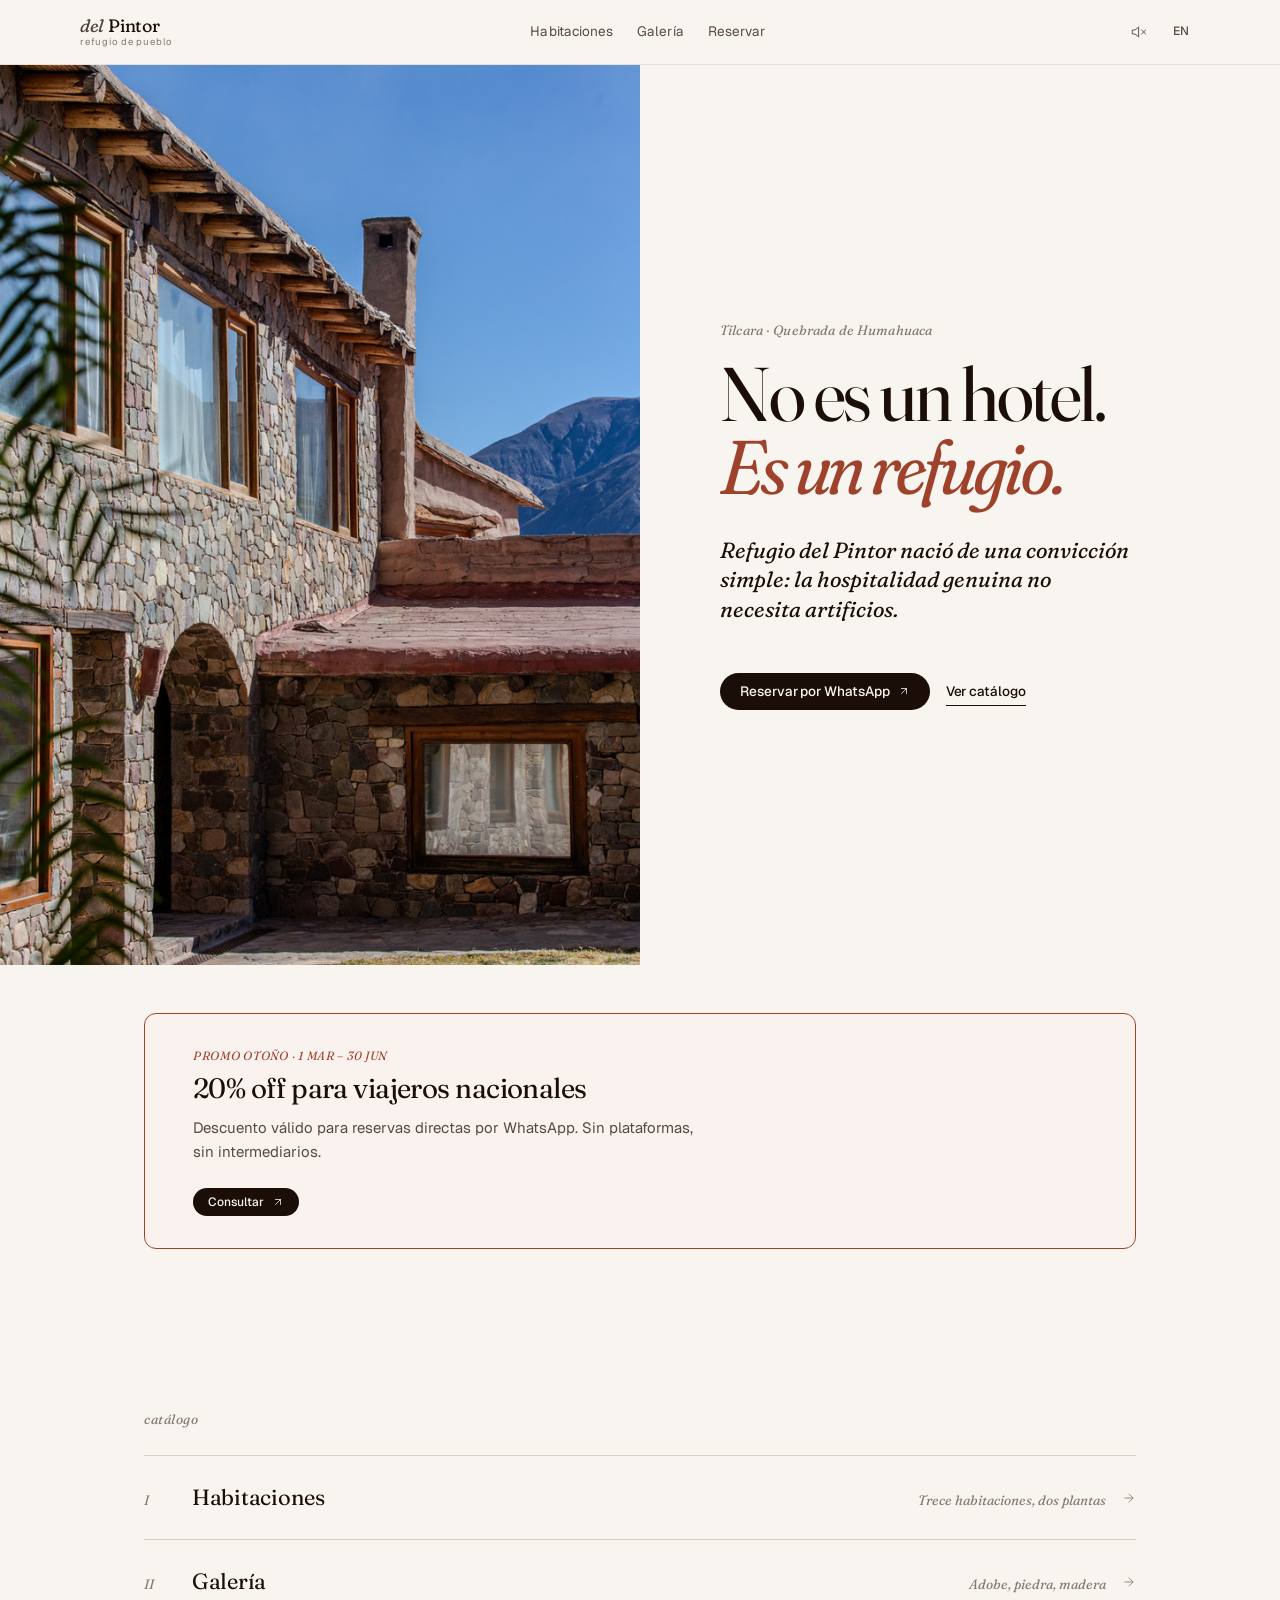
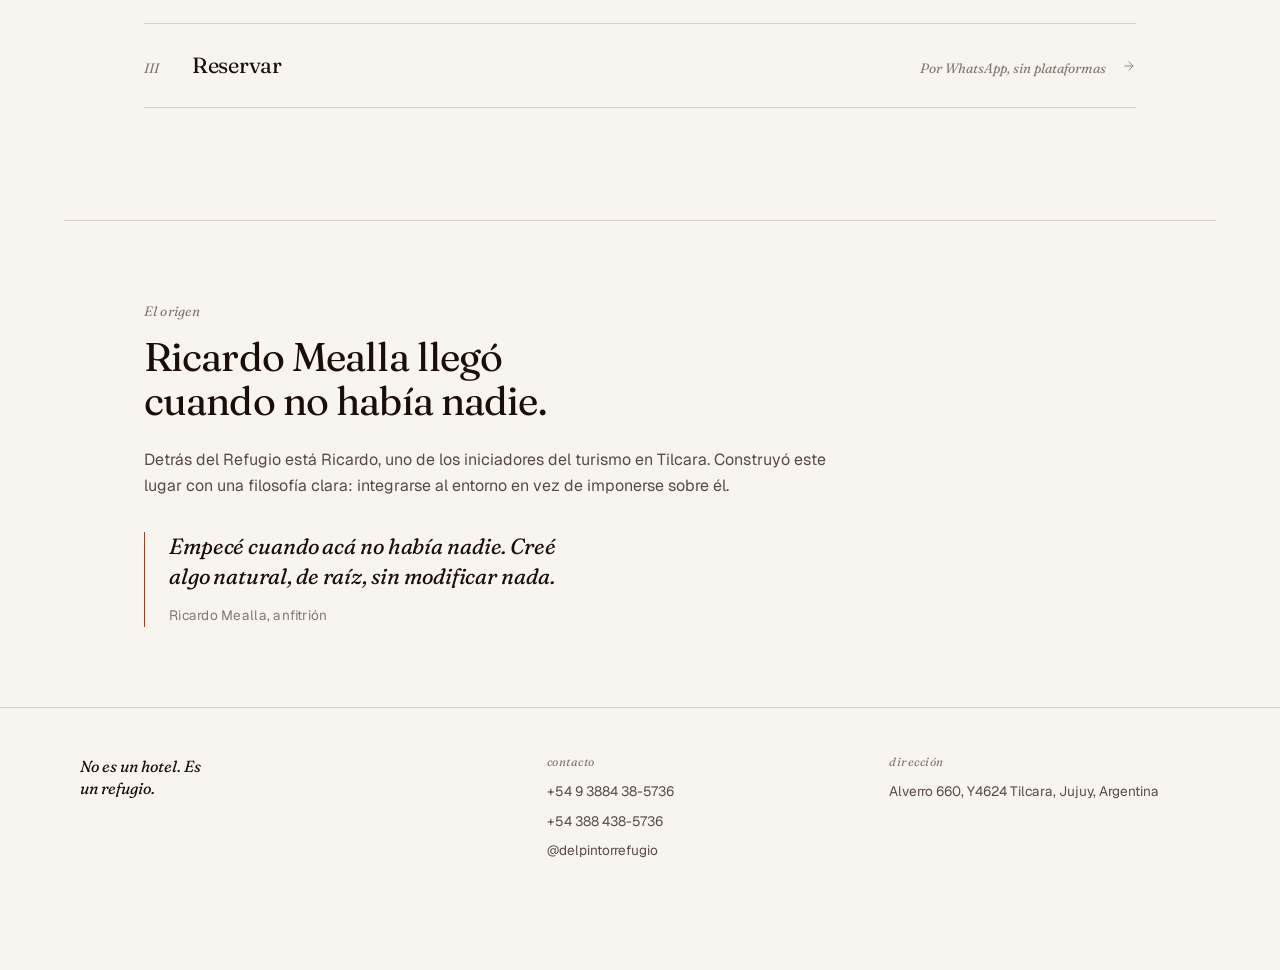
==== commit 226d47c6: "V3: hero con foto ancla, promo otoño, tarifas en cards de habitaciones - Hero split layout: imagen +" ====
--- a/v3/index.html
+++ b/v3/index.html
@@ -49,22 +49,42 @@
 <main class="main" id="main">
 
   <section class="home-hero" aria-labelledby="hero-title">
-    <p class="home-hero__eyebrow" data-i18n="hero.eyebrow">Tilcara · Quebrada de Humahuaca</p>
-    <h1 class="home-hero__title" id="hero-title">
-      <span data-i18n="hero.tagline">No es un hotel.</span>
-      <em data-i18n="hero.taglineEm">Es un refugio.</em>
-    </h1>
-    <p class="home-hero__subtitle" data-i18n="essence.lead">Refugio del Pintor nació de una convicción simple: la hospitalidad genuina no necesita artificios.</p>
-    <p class="home-hero__body" data-i18n="essence.body">Solo respeto por el paisaje, identidad propia, y un anfitrión que entienda lo que significa recibir.</p>
-    <div class="home-hero__actions">
-      <a class="cta" id="hero-cta" href="#">
-        <span data-i18n="hero.ctaPrimary">Reservar por WhatsApp</span>
+    <figure class="home-hero__media">
+      <img src="../img/exterior de adoquines y madera muy lindo vertical.jpeg"
+           alt="Fachada del Refugio del Pintor — adobe, piedra y madera en Tilcara"
+           width="724" height="1086" loading="eager" decoding="async" fetchpriority="high">
+    </figure>
+    <div class="home-hero__content">
+      <p class="home-hero__eyebrow" data-i18n="hero.eyebrow">Tilcara · Quebrada de Humahuaca</p>
+      <h1 class="home-hero__title" id="hero-title">
+        <span data-i18n="hero.tagline">No es un hotel.</span>
+        <em data-i18n="hero.taglineEm">Es un refugio.</em>
+      </h1>
+      <p class="home-hero__subtitle" data-i18n="essence.lead">Refugio del Pintor nació de una convicción simple: la hospitalidad genuina no necesita artificios.</p>
+      <div class="home-hero__actions">
+        <a class="cta" id="hero-cta" href="#">
+          <span data-i18n="hero.ctaPrimary">Reservar por WhatsApp</span>
+          <span class="cta__icon" aria-hidden="true">
+            <svg width="12" height="12" viewBox="0 0 24 24" fill="none" stroke="currentColor" stroke-width="1.6" stroke-linecap="round" stroke-linejoin="round"><path d="M7 17 17 7"/><path d="M7 7h10v10"/></svg>
+          </span>
+        </a>
+        <a class="cta cta--ghost" href="#catalog">
+          <span><span class="when-es">Ver catálogo</span><span class="when-en">See catalog</span></span>
+        </a>
+      </div>
+    </div>
+  </section>
+
+  <section class="promo" id="promo" aria-labelledby="promo-title" data-reveal>
+    <div class="promo__inner">
+      <p class="promo__kicker"><span class="when-es">Promo Otoño · 1 mar – 30 jun</span><span class="when-en">Autumn Promo · Mar 1 – Jun 30</span></p>
+      <h2 class="promo__title" id="promo-title"><span class="when-es">20% off para viajeros nacionales</span><span class="when-en">20% off for domestic travellers</span></h2>
+      <p class="promo__body"><span class="when-es">Descuento válido para reservas directas por WhatsApp. Sin plataformas, sin intermediarios.</span><span class="when-en">Discount valid for direct bookings via WhatsApp. No platforms, no middlemen.</span></p>
+      <a class="cta cta--small" id="promo-cta" href="#">
+        <span><span class="when-es">Consultar</span><span class="when-en">Inquire</span></span>
         <span class="cta__icon" aria-hidden="true">
           <svg width="12" height="12" viewBox="0 0 24 24" fill="none" stroke="currentColor" stroke-width="1.6" stroke-linecap="round" stroke-linejoin="round"><path d="M7 17 17 7"/><path d="M7 7h10v10"/></svg>
         </span>
-      </a>
-      <a class="cta cta--ghost" href="#catalog">
-        <span><span class="when-es">Ver catálogo</span><span class="when-en">See catalog</span></span>
       </a>
     </div>
   </section>
--- a/v3/styles.css
+++ b/v3/styles.css
@@ -361,10 +361,42 @@
 
 /* ===== Home hero ===== */
 .home-hero {
-  padding-block: clamp(3.5rem, 8vw, 7rem) clamp(3rem, 7vw, 6rem);
-  padding-inline: var(--page-x);
-  max-width: var(--content-max);
-  margin-inline: auto;
+  display: grid;
+  grid-template-columns: 1fr;
+  max-height: 100dvh;
+  overflow: hidden;
+}
+@media (min-width: 820px) {
+  .home-hero {
+    grid-template-columns: 1fr 1fr;
+    height: 100dvh;
+  }
+}
+.home-hero__media {
+  margin: 0;
+  position: relative;
+  height: 50dvh;
+  overflow: hidden;
+}
+@media (min-width: 820px) {
+  .home-hero__media { height: auto; }
+}
+.home-hero__media img {
+  width: 100%;
+  height: 100%;
+  object-fit: cover;
+  display: block;
+}
+.home-hero__content {
+  display: flex;
+  flex-direction: column;
+  justify-content: center;
+  padding: var(--space-8) var(--page-x) var(--space-7);
+}
+@media (min-width: 820px) {
+  .home-hero__content {
+    padding: var(--space-9) var(--space-8);
+  }
 }
 .home-hero__eyebrow {
   font-family: var(--font-display);
@@ -399,19 +431,54 @@
   margin-bottom: var(--space-7);
   font-variation-settings: "opsz" 28, "SOFT" 60;
 }
-.home-hero__body {
-  font-size: var(--fs-md);
-  color: var(--ink-soft);
-  max-width: 52ch;
-  line-height: 1.65;
-  margin-bottom: var(--space-7);
-}
 .home-hero__actions {
   display: flex;
   flex-wrap: wrap;
   gap: var(--space-4);
   align-items: center;
 }
+
+/* ===== Promo banner ===== */
+.promo {
+  padding-inline: var(--page-x);
+  max-width: var(--content-max);
+  margin-inline: auto;
+  padding-block: var(--space-7);
+}
+.promo__inner {
+  border: 1px solid var(--terracotta);
+  border-radius: var(--radius);
+  padding: var(--space-6) var(--space-7);
+  background: oklch(0.96 0.015 45 / 0.45);
+  position: relative;
+}
+.promo__kicker {
+  font-family: var(--font-display);
+  font-style: italic;
+  font-size: var(--fs-xs);
+  color: var(--terracotta);
+  letter-spacing: 0.06em;
+  text-transform: uppercase;
+  margin-bottom: var(--space-2);
+  font-variation-settings: "opsz" 14;
+}
+.promo__title {
+  font-family: var(--font-display);
+  font-size: var(--fs-2xl);
+  font-weight: 400;
+  letter-spacing: -0.02em;
+  line-height: 1.1;
+  margin-bottom: var(--space-3);
+  font-variation-settings: "opsz" 36;
+}
+.promo__body {
+  font-size: var(--fs-base);
+  color: var(--ink-soft);
+  line-height: 1.6;
+  max-width: 50ch;
+  margin-bottom: var(--space-5);
+}
+.promo__body:last-child { margin-bottom: 0; }
 
 /* ===== Page catalog menu (home) ===== */
 .catalog {
@@ -706,8 +773,11 @@
   .services__item p { text-align: left; max-width: none; }
 }
 .services__item--highlight {
-  border-top: 2px solid var(--terracotta);
-  padding-top: calc(var(--space-3) - 1px);
+  border: 1px solid var(--terracotta);
+  border-radius: var(--radius);
+  padding: var(--space-3) var(--space-4);
+  background: oklch(0.96 0.015 45 / 0.5);
+  margin-top: var(--space-3);
 }
 
 /* ===== Gallery (galeria page - framed photos as art prints) ===== */
@@ -1150,6 +1220,19 @@
   font-variation-settings: "opsz" 28;
   margin: 0;
   color: var(--ink);
+}
+.room-card__rate {
+  font-family: var(--font-display);
+  font-size: var(--fs-lg);
+  font-weight: 400;
+  color: var(--terracotta);
+  margin: var(--space-2) 0 0;
+  font-variation-settings: "opsz" 24;
+}
+.room-card__rate-label {
+  font-size: var(--fs-xs);
+  color: var(--ink-muted);
+  font-style: italic;
 }
 .room-card__capacity {
   font-family: var(--font-display);
@@ -1266,6 +1349,14 @@
   margin: 0;
   color: var(--ink);
 }
+.room-modal__rate {
+  font-family: var(--font-display);
+  font-size: var(--fs-xl);
+  font-weight: 400;
+  color: var(--terracotta);
+  margin: var(--space-2) 0 0;
+  font-variation-settings: "opsz" 24;
+}
 .room-modal__capacity {
   font-family: var(--font-display);
   font-style: italic;
@@ -1345,6 +1436,110 @@
 @keyframes rm-slide-up {
   from { opacity: 0; transform: translateY(20px) scale(0.98); }
   to { opacity: 1; transform: translateY(0) scale(1); }
+}
+
+/* ===== Rates page ===== */
+.rates-grid {
+  display: grid;
+  grid-template-columns: 1fr;
+  gap: var(--space-5);
+  margin-bottom: var(--space-7);
+}
+@media (min-width: 720px) {
+  .rates-grid { grid-template-columns: repeat(3, 1fr); }
+}
+.rate-card {
+  border: 1px solid var(--line);
+  border-radius: var(--radius);
+  padding: var(--space-6) var(--space-5);
+  display: flex;
+  flex-direction: column;
+  gap: var(--space-4);
+  background: var(--paper);
+  transition: border-color var(--t-base) var(--ease-out-strong);
+}
+.rate-card--featured {
+  border-color: var(--terracotta);
+  background: oklch(0.96 0.015 45 / 0.45);
+}
+@media (hover: hover) and (pointer: fine) {
+  .rate-card:hover { border-color: var(--terracotta); }
+}
+.rate-card__header {
+  padding-bottom: var(--space-4);
+  border-bottom: 1px solid var(--line);
+}
+.rate-card__name {
+  font-family: var(--font-display);
+  font-size: var(--fs-2xl);
+  font-weight: 400;
+  letter-spacing: -0.02em;
+  line-height: 1.1;
+  margin-bottom: var(--space-2);
+  font-variation-settings: "opsz" 36;
+}
+.rate-card__capacity {
+  font-family: var(--font-display);
+  font-style: italic;
+  font-size: var(--fs-sm);
+  color: var(--ink-muted);
+  font-variation-settings: "opsz" 14;
+}
+.rate-card__price {
+  display: flex;
+  align-items: baseline;
+  gap: var(--space-2);
+}
+.rate-card__amount {
+  font-family: var(--font-display);
+  font-size: var(--fs-3xl);
+  font-weight: 400;
+  letter-spacing: -0.02em;
+  line-height: 1;
+  font-variation-settings: "opsz" 48;
+}
+.rate-card__unit {
+  font-size: var(--fs-sm);
+  color: var(--ink-muted);
+}
+.rate-card__features {
+  display: flex;
+  flex-direction: column;
+  gap: var(--space-2);
+  flex: 1;
+}
+.rate-card__features li {
+  font-size: var(--fs-sm);
+  color: var(--ink-soft);
+  line-height: 1.5;
+  padding-left: var(--space-4);
+  position: relative;
+}
+.rate-card__features li::before {
+  content: '';
+  position: absolute;
+  left: 0;
+  top: 0.5em;
+  width: 6px;
+  height: 1px;
+  background: var(--terracotta);
+}
+.rate-card__cta {
+  align-self: flex-start;
+  margin-top: auto;
+}
+.rates-note {
+  padding-top: var(--space-5);
+  border-top: 1px solid var(--line);
+}
+.rates-note p {
+  font-family: var(--font-display);
+  font-style: italic;
+  font-size: var(--fs-sm);
+  color: var(--ink-muted);
+  max-width: var(--measure);
+  line-height: 1.5;
+  font-variation-settings: "opsz" 14;
 }
 
 /* ===== Reduced motion ===== */
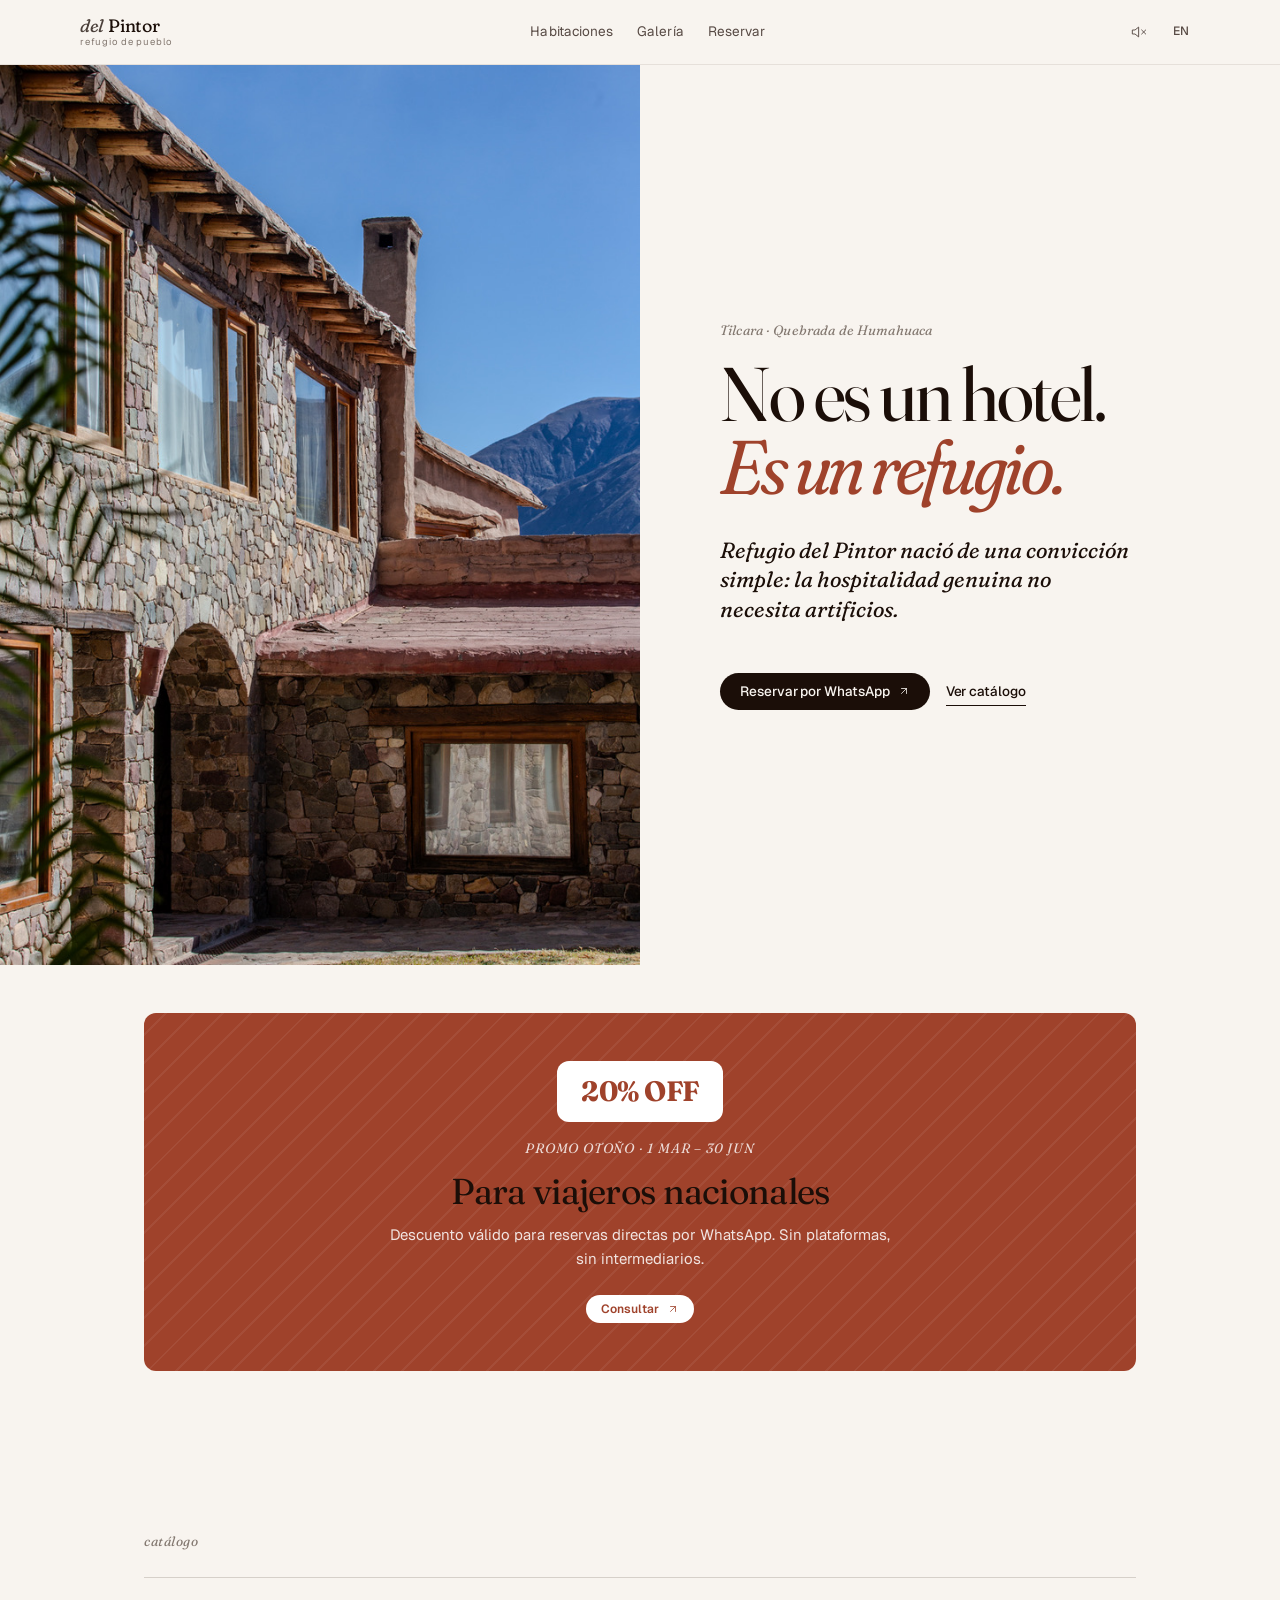
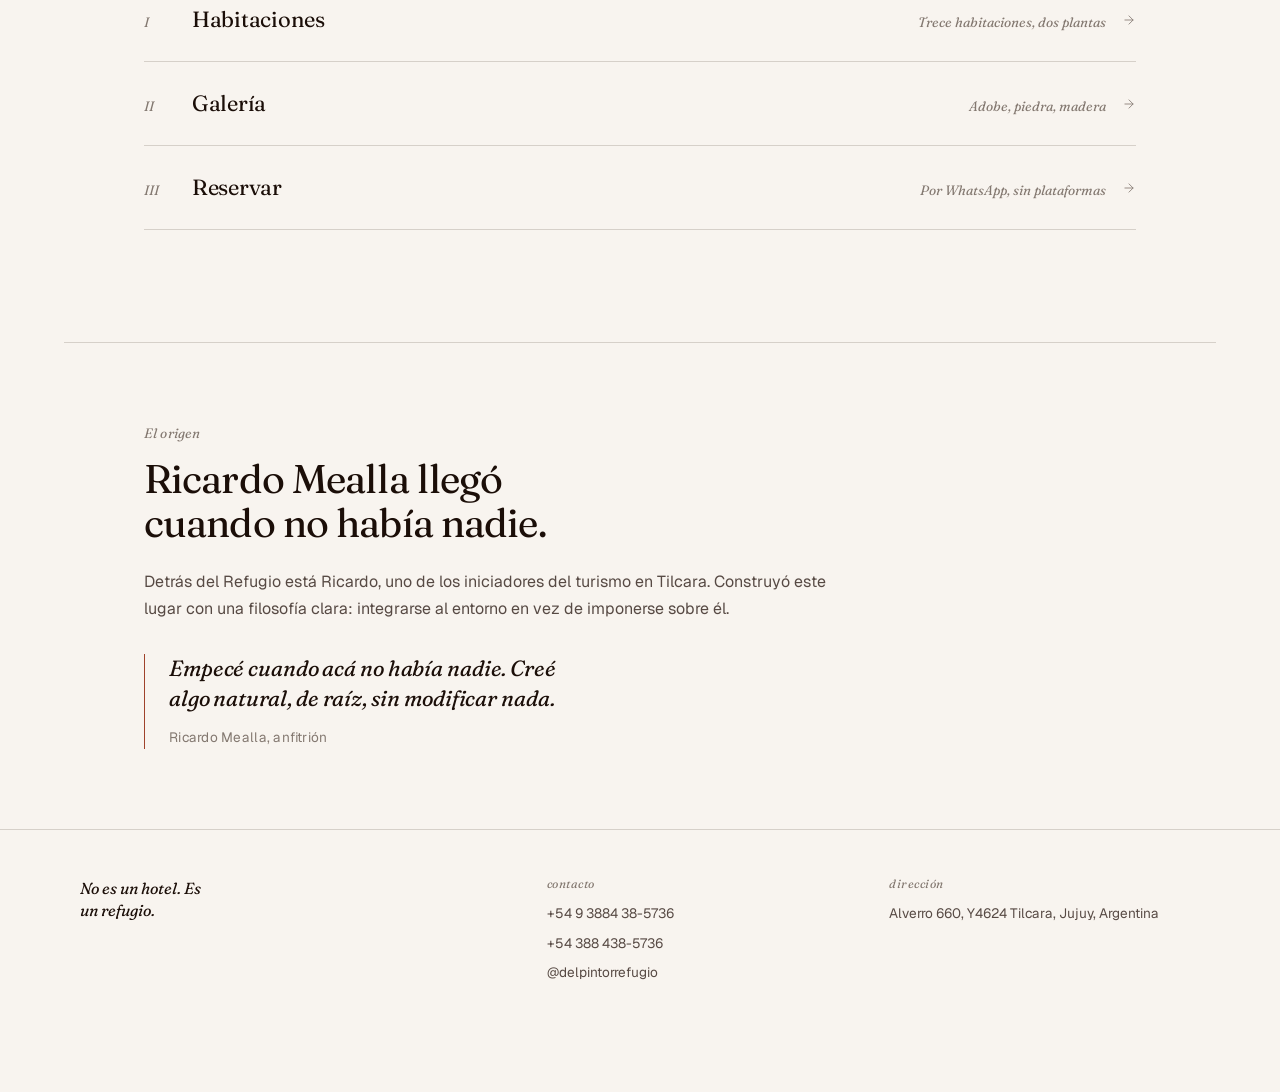
==== commit a48f34e0: "V3: promo banner visual upgrade + Familiar card full-width - Promo: solid terracotta bg, white text," ====
--- a/v3/index.html
+++ b/v3/index.html
@@ -77,8 +77,9 @@
 
   <section class="promo" id="promo" aria-labelledby="promo-title" data-reveal>
     <div class="promo__inner">
+      <span class="promo__badge">20% OFF</span>
       <p class="promo__kicker"><span class="when-es">Promo Otoño · 1 mar – 30 jun</span><span class="when-en">Autumn Promo · Mar 1 – Jun 30</span></p>
-      <h2 class="promo__title" id="promo-title"><span class="when-es">20% off para viajeros nacionales</span><span class="when-en">20% off for domestic travellers</span></h2>
+      <h2 class="promo__title" id="promo-title"><span class="when-es">Para viajeros nacionales</span><span class="when-en">For domestic travellers</span></h2>
       <p class="promo__body"><span class="when-es">Descuento válido para reservas directas por WhatsApp. Sin plataformas, sin intermediarios.</span><span class="when-en">Discount valid for direct bookings via WhatsApp. No platforms, no middlemen.</span></p>
       <a class="cta cta--small" id="promo-cta" href="#">
         <span><span class="when-es">Consultar</span><span class="when-en">Inquire</span></span>
--- a/v3/styles.css
+++ b/v3/styles.css
@@ -446,39 +446,81 @@
   padding-block: var(--space-7);
 }
 .promo__inner {
-  border: 1px solid var(--terracotta);
   border-radius: var(--radius);
-  padding: var(--space-6) var(--space-7);
-  background: oklch(0.96 0.015 45 / 0.45);
+  padding: var(--space-7) var(--space-7);
+  background: var(--terracotta);
+  color: #fff;
   position: relative;
+  overflow: hidden;
+  text-align: center;
+}
+.promo__inner::before {
+  content: '';
+  position: absolute;
+  inset: 0;
+  background: repeating-linear-gradient(
+    -45deg,
+    transparent,
+    transparent 18px,
+    oklch(1 0 0 / 0.06) 18px,
+    oklch(1 0 0 / 0.06) 20px
+  );
+  pointer-events: none;
+}
+.promo__badge {
+  display: inline-block;
+  background: #fff;
+  color: var(--terracotta);
+  font-family: var(--font-display);
+  font-weight: 700;
+  font-size: var(--fs-2xl);
+  letter-spacing: -0.02em;
+  padding: var(--space-2) var(--space-5);
+  border-radius: var(--radius);
+  margin-bottom: var(--space-4);
+  position: relative;
+  font-variation-settings: "opsz" 36;
 }
 .promo__kicker {
   font-family: var(--font-display);
   font-style: italic;
-  font-size: var(--fs-xs);
-  color: var(--terracotta);
+  font-size: var(--fs-sm);
+  color: oklch(1 0 0 / 0.8);
   letter-spacing: 0.06em;
   text-transform: uppercase;
-  margin-bottom: var(--space-2);
+  margin-bottom: var(--space-3);
   font-variation-settings: "opsz" 14;
+  position: relative;
 }
 .promo__title {
   font-family: var(--font-display);
-  font-size: var(--fs-2xl);
+  font-size: var(--fs-3xl);
   font-weight: 400;
   letter-spacing: -0.02em;
   line-height: 1.1;
   margin-bottom: var(--space-3);
-  font-variation-settings: "opsz" 36;
+  font-variation-settings: "opsz" 44;
+  position: relative;
 }
 .promo__body {
   font-size: var(--fs-base);
-  color: var(--ink-soft);
+  color: oklch(1 0 0 / 0.85);
   line-height: 1.6;
   max-width: 50ch;
+  margin-inline: auto;
   margin-bottom: var(--space-5);
+  position: relative;
 }
 .promo__body:last-child { margin-bottom: 0; }
+.promo .cta--small {
+  background: #fff;
+  color: var(--terracotta);
+  border-color: #fff;
+  font-weight: 600;
+}
+.promo .cta--small:hover {
+  background: oklch(1 0 0 / 0.9);
+}
 
 /* ===== Page catalog menu (home) ===== */
 .catalog {
@@ -1191,6 +1233,20 @@
   }
   .room-card:hover .room-card__cta { color: var(--terracotta); }
   .room-card:hover .room-card__figure img { transform: scale(1.04); }
+}
+.room-card--wide { grid-column: 1 / -1; }
+@media (min-width: 760px) {
+  .room-card--wide {
+    flex-direction: row;
+  }
+  .room-card--wide .room-card__figure {
+    flex: 0 0 45%;
+    aspect-ratio: 16/10;
+  }
+  .room-card--wide .room-card__body {
+    justify-content: center;
+    padding: var(--space-6) var(--space-7);
+  }
 }
 .room-card__figure { margin: 0; overflow: hidden; aspect-ratio: 4/3; }
 .room-card__figure img {
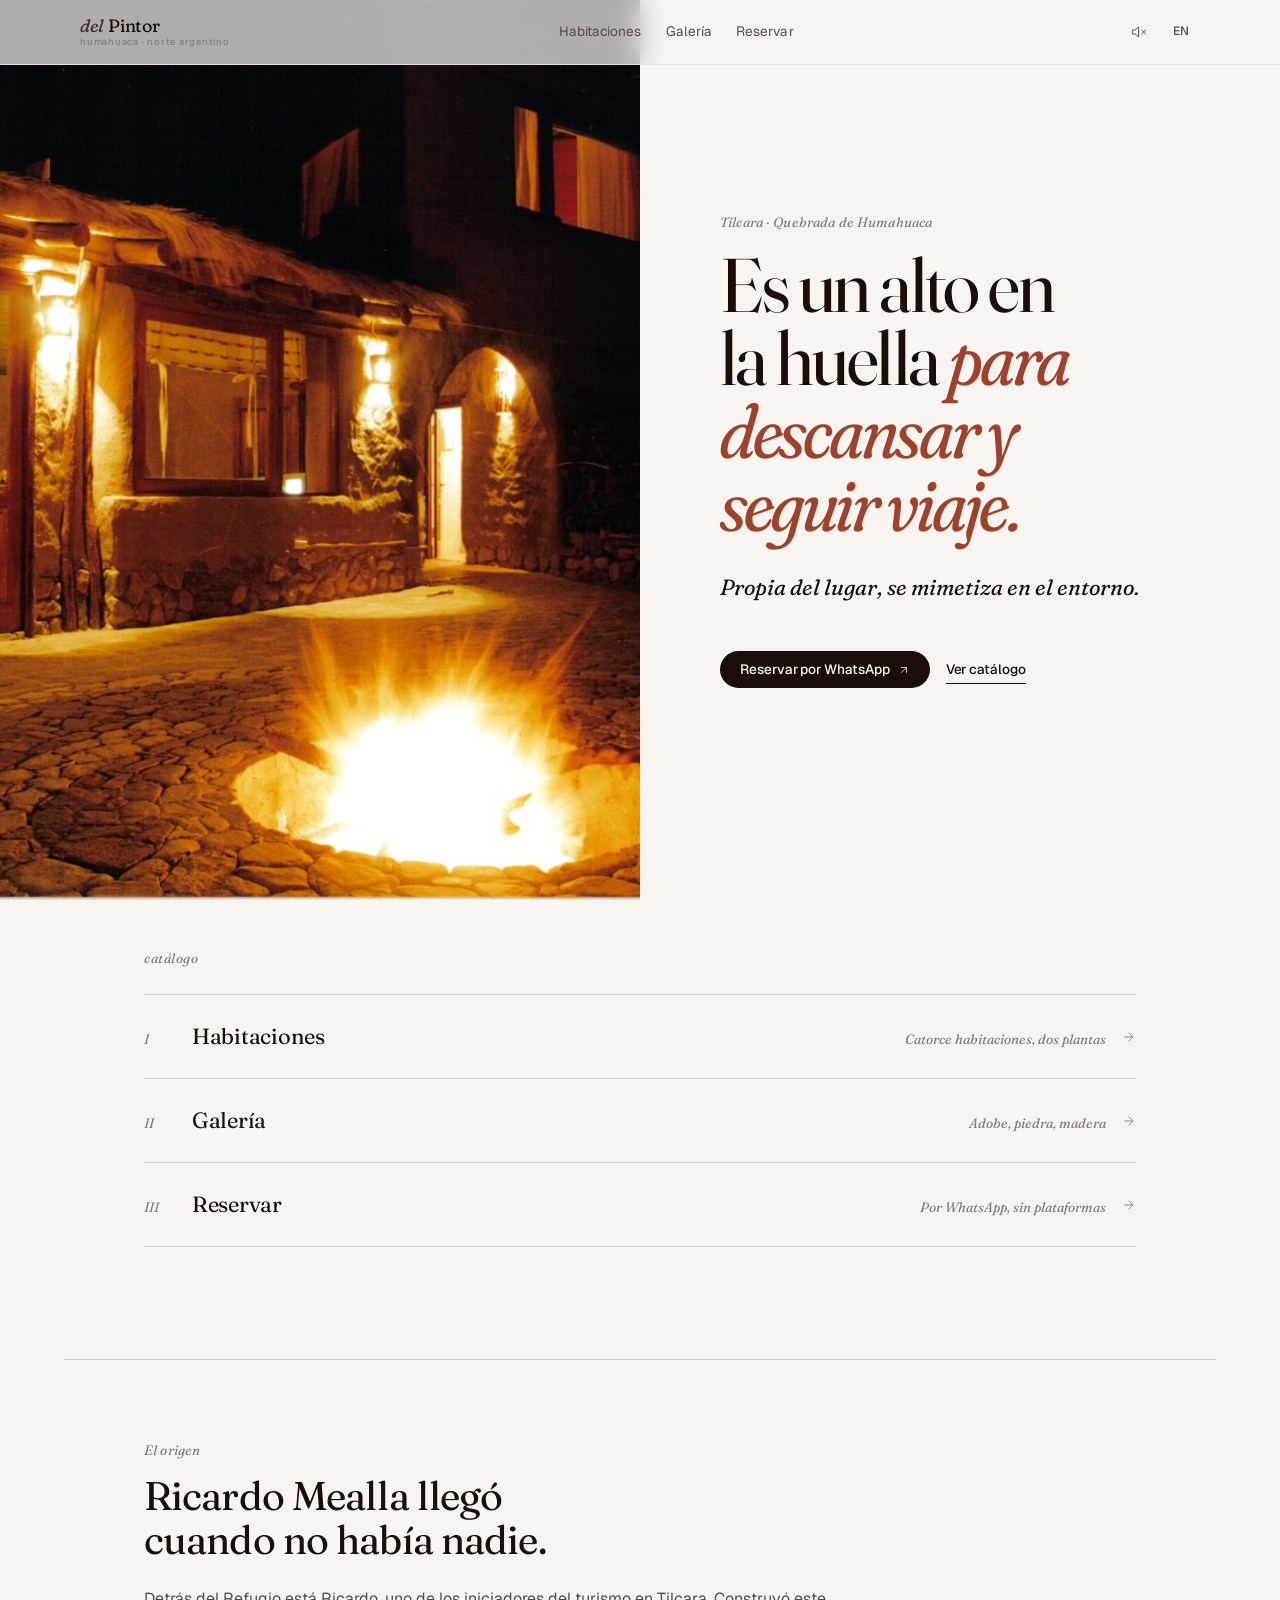
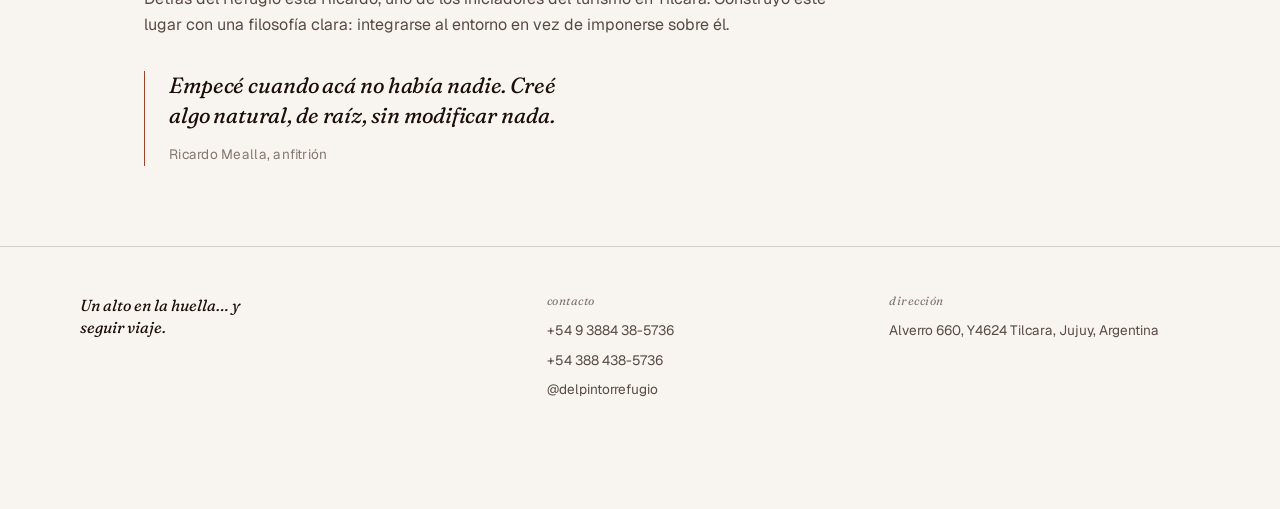
==== commit fa734401: "fixes de ricardo" ====
--- a/v3/index.html
+++ b/v3/index.html
@@ -5,7 +5,7 @@
   <meta name="viewport" content="width=device-width, initial-scale=1.0, viewport-fit=cover">
   <meta name="theme-color" content="#F7F3EA">
   <title data-i18n="meta.title">Refugio del Pintor · Hospedaje en Tilcara, Quebrada de Humahuaca</title>
-  <meta name="description" data-i18n-content="meta.description" content="No es un hotel. Es un refugio.">
+  <meta name="description" data-i18n-content="meta.description" content="Es un alto en la huella para descansar y seguir viaje.">
   <link rel="preconnect" href="https://fonts.googleapis.com">
   <link rel="preconnect" href="https://fonts.gstatic.com" crossorigin>
   <link href="https://fonts.googleapis.com/css2?family=Fraunces:ital,opsz,wght,SOFT@0,9..144,200..900,0..100;1,9..144,200..900,0..100&family=Geist:wght@300..700&display=swap" rel="stylesheet">
@@ -19,7 +19,7 @@
   <div class="site-header__inner">
     <a class="brand" href="index.html" aria-label="Refugio del Pintor">
       <span class="brand__mark"><em>del</em> Pintor</span>
-      <span class="brand__sub" data-i18n="header.brandSubline">Refugio de Pueblo</span>
+      <span class="brand__sub" data-i18n="header.brandSubline">Humahuaca · Norte Argentino</span>
     </a>
     <nav class="nav" aria-label="Principal">
       <a href="habitaciones.html" data-nav="rooms" data-i18n="nav.rooms">Habitaciones</a>
@@ -50,17 +50,17 @@
 
   <section class="home-hero" aria-labelledby="hero-title">
     <figure class="home-hero__media">
-      <img src="../img/exterior de adoquines y madera muy lindo vertical.jpeg"
-           alt="Fachada del Refugio del Pintor — adobe, piedra y madera en Tilcara"
-           width="724" height="1086" loading="eager" decoding="async" fetchpriority="high">
+      <img src="../img/patio-fogon.jpg"
+           alt="Patio del puco del Refugio del Pintor de noche, con el fogón encendido"
+           width="1600" height="1090" loading="eager" decoding="async" fetchpriority="high">
     </figure>
     <div class="home-hero__content">
       <p class="home-hero__eyebrow" data-i18n="hero.eyebrow">Tilcara · Quebrada de Humahuaca</p>
       <h1 class="home-hero__title" id="hero-title">
-        <span data-i18n="hero.tagline">No es un hotel.</span>
-        <em data-i18n="hero.taglineEm">Es un refugio.</em>
+        <span data-i18n="hero.tagline">Es un alto en la huella</span>
+        <em data-i18n="hero.taglineEm">para descansar y seguir viaje.</em>
       </h1>
-      <p class="home-hero__subtitle" data-i18n="essence.lead">Refugio del Pintor nació de una convicción simple: la hospitalidad genuina no necesita artificios.</p>
+      <p class="home-hero__subtitle" data-i18n="essence.lead">Propia del lugar, se mimetiza en el entorno.</p>
       <div class="home-hero__actions">
         <a class="cta" id="hero-cta" href="#">
           <span data-i18n="hero.ctaPrimary">Reservar por WhatsApp</span>
@@ -75,20 +75,6 @@
     </div>
   </section>
 
-  <section class="promo" id="promo" aria-labelledby="promo-title" data-reveal>
-    <div class="promo__inner">
-      <span class="promo__badge">20% OFF</span>
-      <p class="promo__kicker"><span class="when-es">Promo Otoño · 1 mar – 30 jun</span><span class="when-en">Autumn Promo · Mar 1 – Jun 30</span></p>
-      <h2 class="promo__title" id="promo-title"><span class="when-es">Para viajeros nacionales</span><span class="when-en">For domestic travellers</span></h2>
-      <p class="promo__body"><span class="when-es">Descuento válido para reservas directas por WhatsApp. Sin plataformas, sin intermediarios.</span><span class="when-en">Discount valid for direct bookings via WhatsApp. No platforms, no middlemen.</span></p>
-      <a class="cta cta--small" id="promo-cta" href="#">
-        <span><span class="when-es">Consultar</span><span class="when-en">Inquire</span></span>
-        <span class="cta__icon" aria-hidden="true">
-          <svg width="12" height="12" viewBox="0 0 24 24" fill="none" stroke="currentColor" stroke-width="1.6" stroke-linecap="round" stroke-linejoin="round"><path d="M7 17 17 7"/><path d="M7 7h10v10"/></svg>
-        </span>
-      </a>
-    </div>
-  </section>
 
   <section class="catalog" id="catalog" aria-labelledby="catalog-title">
     <p class="catalog__title" id="catalog-title">
@@ -100,8 +86,8 @@
           <span class="catalog__item-num">I</span>
           <span class="catalog__item-name" data-i18n="nav.rooms">Habitaciones</span>
           <span class="catalog__item-meta">
-            <span class="when-es">Trece habitaciones, dos plantas</span>
-            <span class="when-en">Thirteen rooms, two floors</span>
+            <span class="when-es">Catorce habitaciones, dos plantas</span>
+            <span class="when-en">Fourteen rooms, two floors</span>
           </span>
           <span class="catalog__item-arrow" aria-hidden="true">
             <svg width="14" height="14" viewBox="0 0 24 24" fill="none" stroke="currentColor" stroke-width="1.4" stroke-linecap="round" stroke-linejoin="round"><path d="M5 12h14"/><path d="m12 5 7 7-7 7"/></svg>
@@ -152,7 +138,7 @@
 <footer class="site-footer">
   <div class="site-footer__inner">
     <div>
-      <p class="site-footer__tagline" data-i18n="footer.tagline">No es un hotel. Es un refugio.</p>
+      <p class="site-footer__tagline" data-i18n="footer.tagline">Un alto en la huella… y seguir viaje.</p>
     </div>
     <div class="site-footer__col">
       <h4 data-i18n="footer.contactHeading">Contacto</h4>
--- a/v3/styles.css
+++ b/v3/styles.css
@@ -221,7 +221,11 @@
   .nav a:hover { color: var(--ink); }
 }
 @media (max-width: 600px) {
-  .nav { gap: var(--space-4); font-size: var(--fs-xs); }
+  .nav { gap: var(--space-3); font-size: var(--fs-xs); }
+  .site-header__inner { gap: var(--space-2); }
+  .brand__sub { max-width: 12ch; line-height: 1.25; }
+  .header-actions { gap: 0; }
+  .icon-button { width: 28px; }
 }
 
 .header-actions {
@@ -360,6 +364,12 @@
 .page-body:last-child { margin-bottom: 0; }
 
 /* ===== Home hero ===== */
+[data-page="home"] .site-header {
+  position: absolute;
+  left: 0;
+  right: 0;
+  background: oklch(0.97 0.008 75 / 0.7);
+}
 .home-hero {
   display: grid;
   grid-template-columns: 1fr;
@@ -448,29 +458,17 @@
 .promo__inner {
   border-radius: var(--radius);
   padding: var(--space-7) var(--space-7);
-  background: var(--terracotta);
-  color: #fff;
+  border: 2px solid var(--terracotta);
+  background: transparent;
+  color: var(--ink);
   position: relative;
   overflow: hidden;
   text-align: center;
 }
-.promo__inner::before {
-  content: '';
-  position: absolute;
-  inset: 0;
-  background: repeating-linear-gradient(
-    -45deg,
-    transparent,
-    transparent 18px,
-    oklch(1 0 0 / 0.06) 18px,
-    oklch(1 0 0 / 0.06) 20px
-  );
-  pointer-events: none;
-}
 .promo__badge {
   display: inline-block;
-  background: #fff;
-  color: var(--terracotta);
+  background: var(--terracotta);
+  color: #fff;
   font-family: var(--font-display);
   font-weight: 700;
   font-size: var(--fs-2xl);
@@ -485,7 +483,7 @@
   font-family: var(--font-display);
   font-style: italic;
   font-size: var(--fs-sm);
-  color: oklch(1 0 0 / 0.8);
+  color: var(--terracotta);
   letter-spacing: 0.06em;
   text-transform: uppercase;
   margin-bottom: var(--space-3);
@@ -501,10 +499,11 @@
   margin-bottom: var(--space-3);
   font-variation-settings: "opsz" 44;
   position: relative;
+  color: var(--ink);
 }
 .promo__body {
   font-size: var(--fs-base);
-  color: oklch(1 0 0 / 0.85);
+  color: var(--ink-soft);
   line-height: 1.6;
   max-width: 50ch;
   margin-inline: auto;
@@ -513,18 +512,18 @@
 }
 .promo__body:last-child { margin-bottom: 0; }
 .promo .cta--small {
-  background: #fff;
-  color: var(--terracotta);
-  border-color: #fff;
+  background: var(--terracotta);
+  color: #fff;
+  border-color: var(--terracotta);
   font-weight: 600;
 }
 .promo .cta--small:hover {
-  background: oklch(1 0 0 / 0.9);
+  background: oklch(0.48 0.12 35);
 }
 
 /* ===== Page catalog menu (home) ===== */
 .catalog {
-  padding-block: var(--space-9);
+  padding-block: var(--space-7) var(--space-9);
   padding-inline: var(--page-x);
   max-width: var(--content-max);
   margin-inline: auto;
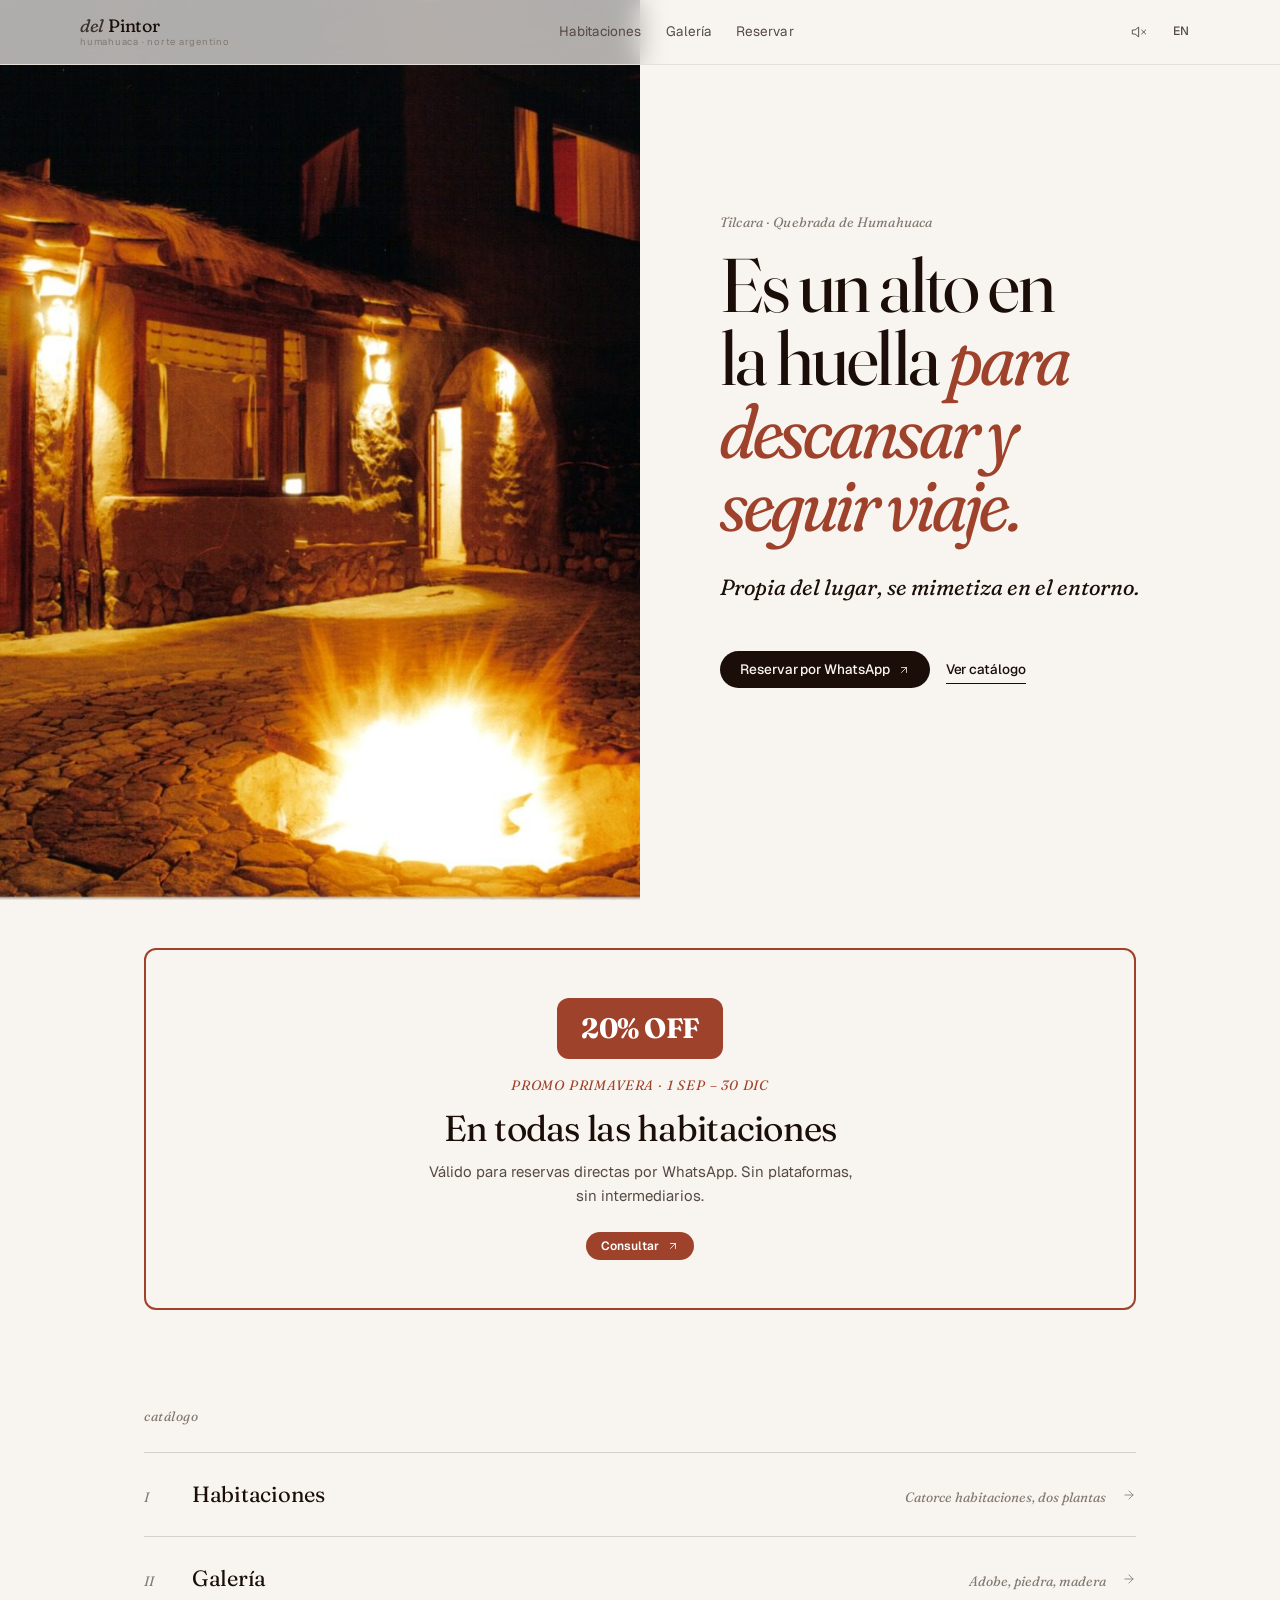
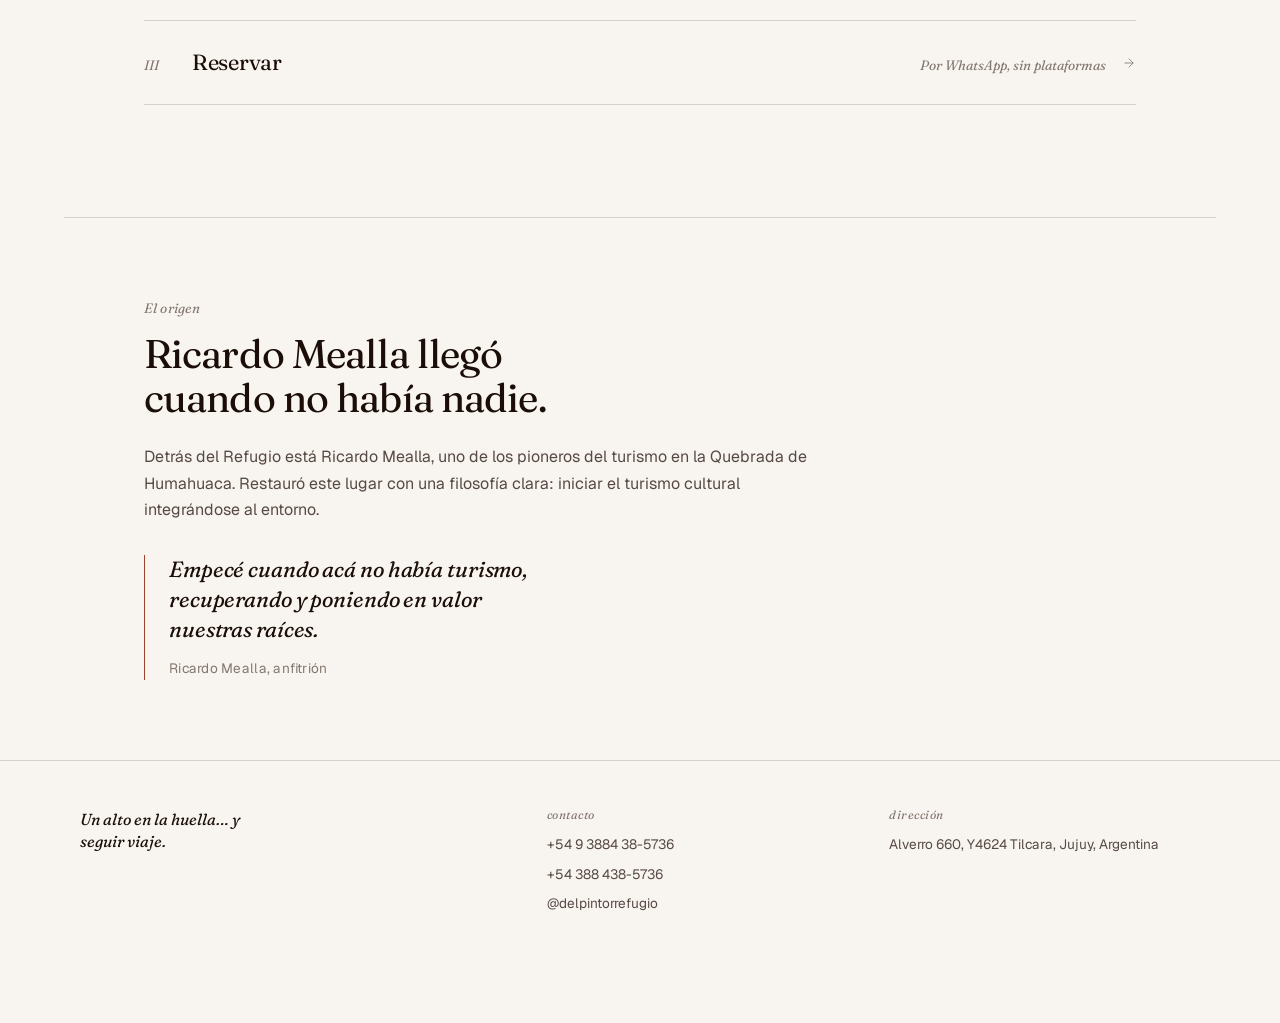
==== commit 198bfae7: "precios, descuentos, textos y demas" ====
--- a/v3/index.html
+++ b/v3/index.html
@@ -75,6 +75,20 @@
     </div>
   </section>
 
+  <section class="promo" id="promo" aria-labelledby="promo-title" data-reveal hidden>
+    <div class="promo__inner">
+      <span class="promo__badge" id="promo-badge"></span>
+      <p class="promo__kicker" id="promo-kicker"></p>
+      <h2 class="promo__title" id="promo-title"><span class="when-es">En todas las habitaciones</span><span class="when-en">On every room</span></h2>
+      <p class="promo__body"><span class="when-es">Válido para reservas directas por WhatsApp. Sin plataformas, sin intermediarios.</span><span class="when-en">Valid for direct bookings via WhatsApp. No platforms, no middlemen.</span></p>
+      <a class="cta cta--small" id="promo-cta" href="#">
+        <span><span class="when-es">Consultar</span><span class="when-en">Inquire</span></span>
+        <span class="cta__icon" aria-hidden="true">
+          <svg width="12" height="12" viewBox="0 0 24 24" fill="none" stroke="currentColor" stroke-width="1.6" stroke-linecap="round" stroke-linejoin="round"><path d="M7 17 17 7"/><path d="M7 7h10v10"/></svg>
+        </span>
+      </a>
+    </div>
+  </section>
 
   <section class="catalog" id="catalog" aria-labelledby="catalog-title">
     <p class="catalog__title" id="catalog-title">
@@ -126,9 +140,9 @@
   <section class="narrative" id="origen" aria-labelledby="origin-h">
     <p class="narrative__kicker" data-i18n="origin.kicker">El origen</p>
     <h2 class="narrative__heading" id="origin-h" data-i18n="origin.heading">Ricardo Mealla llegó cuando no había nadie.</h2>
-    <p class="narrative__body" data-i18n="origin.body1">Detrás del Refugio está Ricardo, uno de los iniciadores del turismo en Tilcara.</p>
+    <p class="narrative__body" data-i18n="origin.body1">Detrás del Refugio está Ricardo Mealla, uno de los pioneros del turismo en la Quebrada de Humahuaca. Restauró este lugar con una filosofía clara: iniciar el turismo cultural integrándose al entorno.</p>
     <blockquote class="narrative__quote">
-      <p data-i18n="origin.quote">Empecé cuando acá no había nadie. Creé algo natural, de raíz, sin modificar nada.</p>
+      <p data-i18n="origin.quote">Empecé cuando acá no había turismo, recuperando y poniendo en valor nuestras raíces.</p>
       <cite data-i18n="origin.quoteAttrib">Ricardo Mealla, anfitrión</cite>
     </blockquote>
   </section>
--- a/v3/styles.css
+++ b/v3/styles.css
@@ -772,7 +772,7 @@
 }
 .services__item {
   display: grid;
-  grid-template-columns: 24px 1fr;
+  grid-template-columns: 24px minmax(0, 1fr);
   gap: var(--space-3);
   padding-block: var(--space-3);
   border-top: 1px solid var(--line);
@@ -811,7 +811,7 @@
 }
 @media (max-width: 640px) {
   .services__text { flex-direction: column; align-items: flex-start; gap: 0.25rem; }
-  .services__item p { text-align: left; max-width: none; }
+  .services__item p { text-align: left; max-width: none; white-space: normal; }
 }
 .services__item--highlight {
   border: 1px solid var(--terracotta);
@@ -1247,7 +1247,37 @@
     padding: var(--space-6) var(--space-7);
   }
 }
-.room-card__figure { margin: 0; overflow: hidden; aspect-ratio: 4/3; }
+.room-card__figure { margin: 0; overflow: hidden; aspect-ratio: 4/3; position: relative; }
+.room-card__promo {
+  position: absolute;
+  top: var(--space-3);
+  left: var(--space-3);
+  background: var(--terracotta);
+  color: #fff;
+  font-size: var(--fs-xs);
+  font-weight: 600;
+  letter-spacing: 0.02em;
+  padding: 0.3rem 0.7rem;
+  border-radius: var(--radius-pill);
+  box-shadow: 0 4px 12px oklch(0.18 0.025 45 / 0.25);
+}
+.rate-old {
+  color: var(--ink-muted);
+  font-size: 0.85em;
+  text-decoration-thickness: 1px;
+  margin-right: 0.15em;
+}
+.rate-new { color: var(--terracotta); }
+.rate-promo {
+  display: block;
+  margin-top: var(--space-1);
+  font-family: var(--font-body);
+  font-size: var(--fs-xs);
+  font-weight: 600;
+  letter-spacing: 0.04em;
+  color: var(--terracotta);
+}
+.promo[hidden] { display: none; }
 .room-card__figure img {
   width: 100%; height: 100%;
   object-fit: cover;
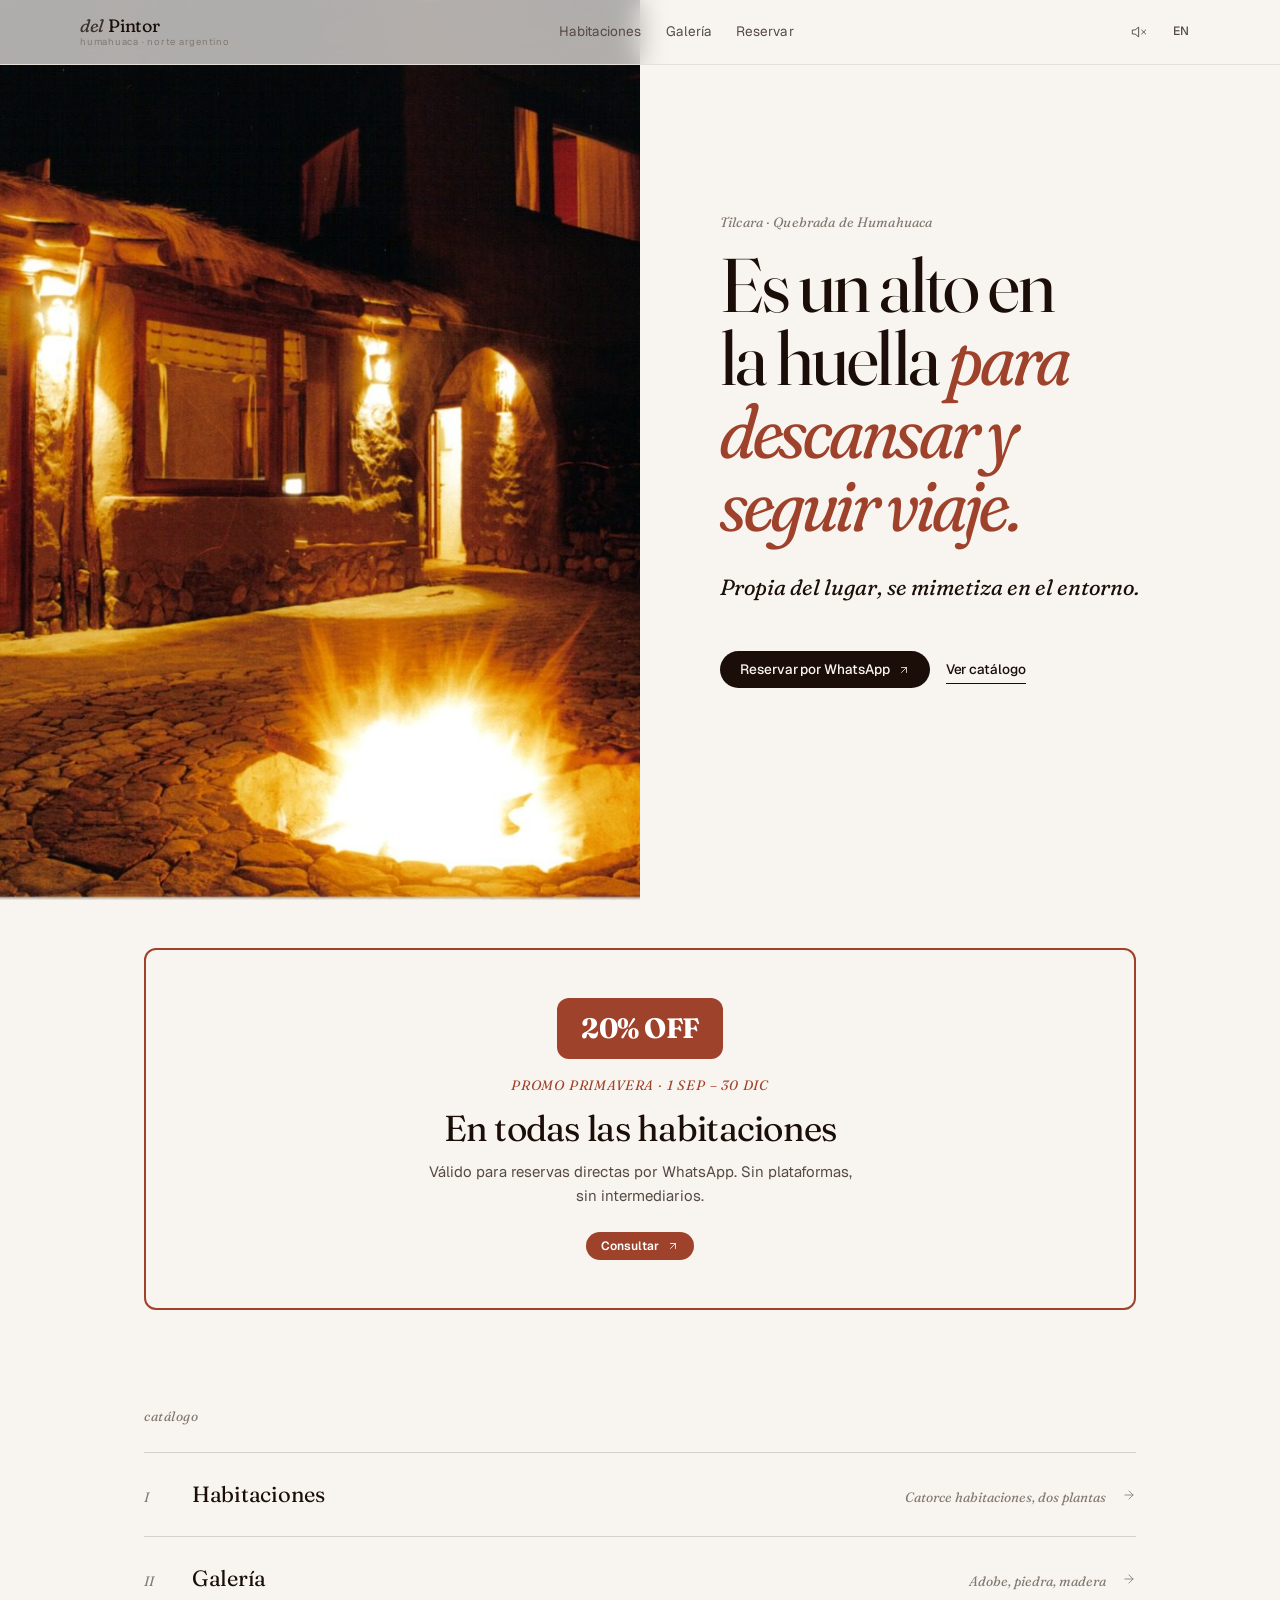
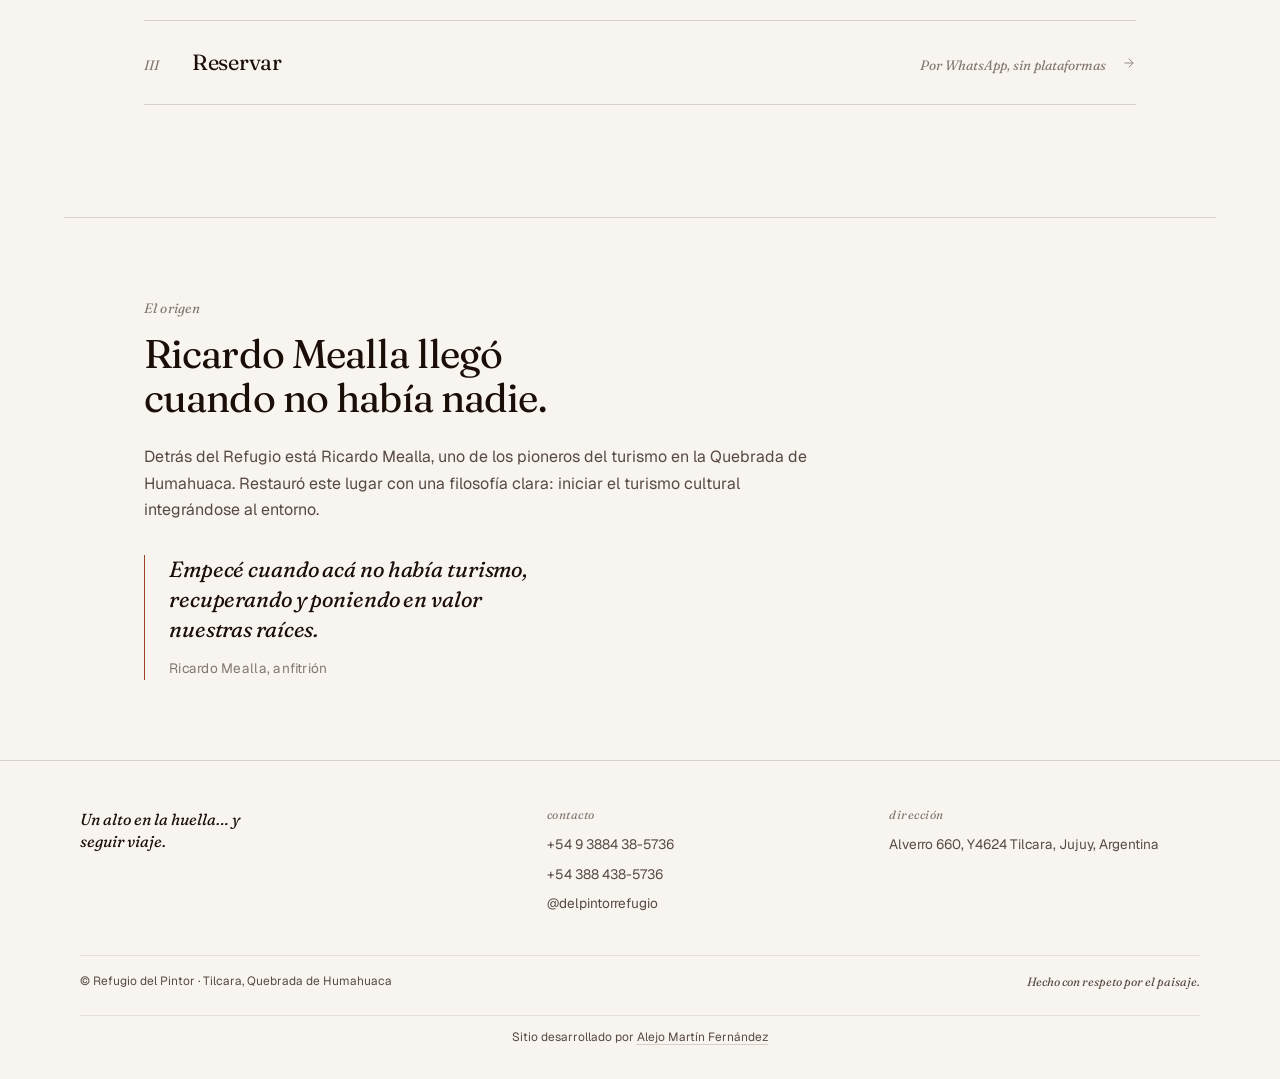
==== commit 01abf0d9: "promo footer" ====
--- a/v3/index.html
+++ b/v3/index.html
@@ -168,6 +168,7 @@
   <div class="site-footer__bottom">
     <p data-i18n="footer.copyright">© Refugio del Pintor · Tilcara, Quebrada de Humahuaca</p>
     <p class="site-footer__credit" data-i18n="footer.creditLine">Hecho con respeto por el paisaje.</p>
+    <p class="site-footer__dev"><span class="when-es">Sitio desarrollado por</span><span class="when-en">Website developed by</span> <a href="https://alejomfernandez.com.ar" target="_blank" rel="noopener">Alejo Martín Fernández</a></p>
   </div>
 </footer>
 
--- a/v3/styles.css
+++ b/v3/styles.css
@@ -1181,6 +1181,21 @@
   font-style: italic;
   font-variation-settings: "opsz" 14;
 }
+.site-footer__dev {
+  flex-basis: 100%;
+  text-align: center;
+  margin-top: var(--space-3);
+  padding-top: var(--space-3);
+  border-top: 1px solid var(--line-soft);
+}
+.site-footer__dev a {
+  color: var(--ink-soft);
+  text-decoration: underline;
+  text-decoration-color: var(--line);
+  text-underline-offset: 3px;
+  transition: color var(--t-fast) var(--ease-out-strong);
+}
+.site-footer__dev a:hover { color: var(--terracotta); text-decoration-color: currentColor; }
 
 /* ===== Scroll reveals (subtle for V3 minimal) ===== */
 [data-reveal] {
